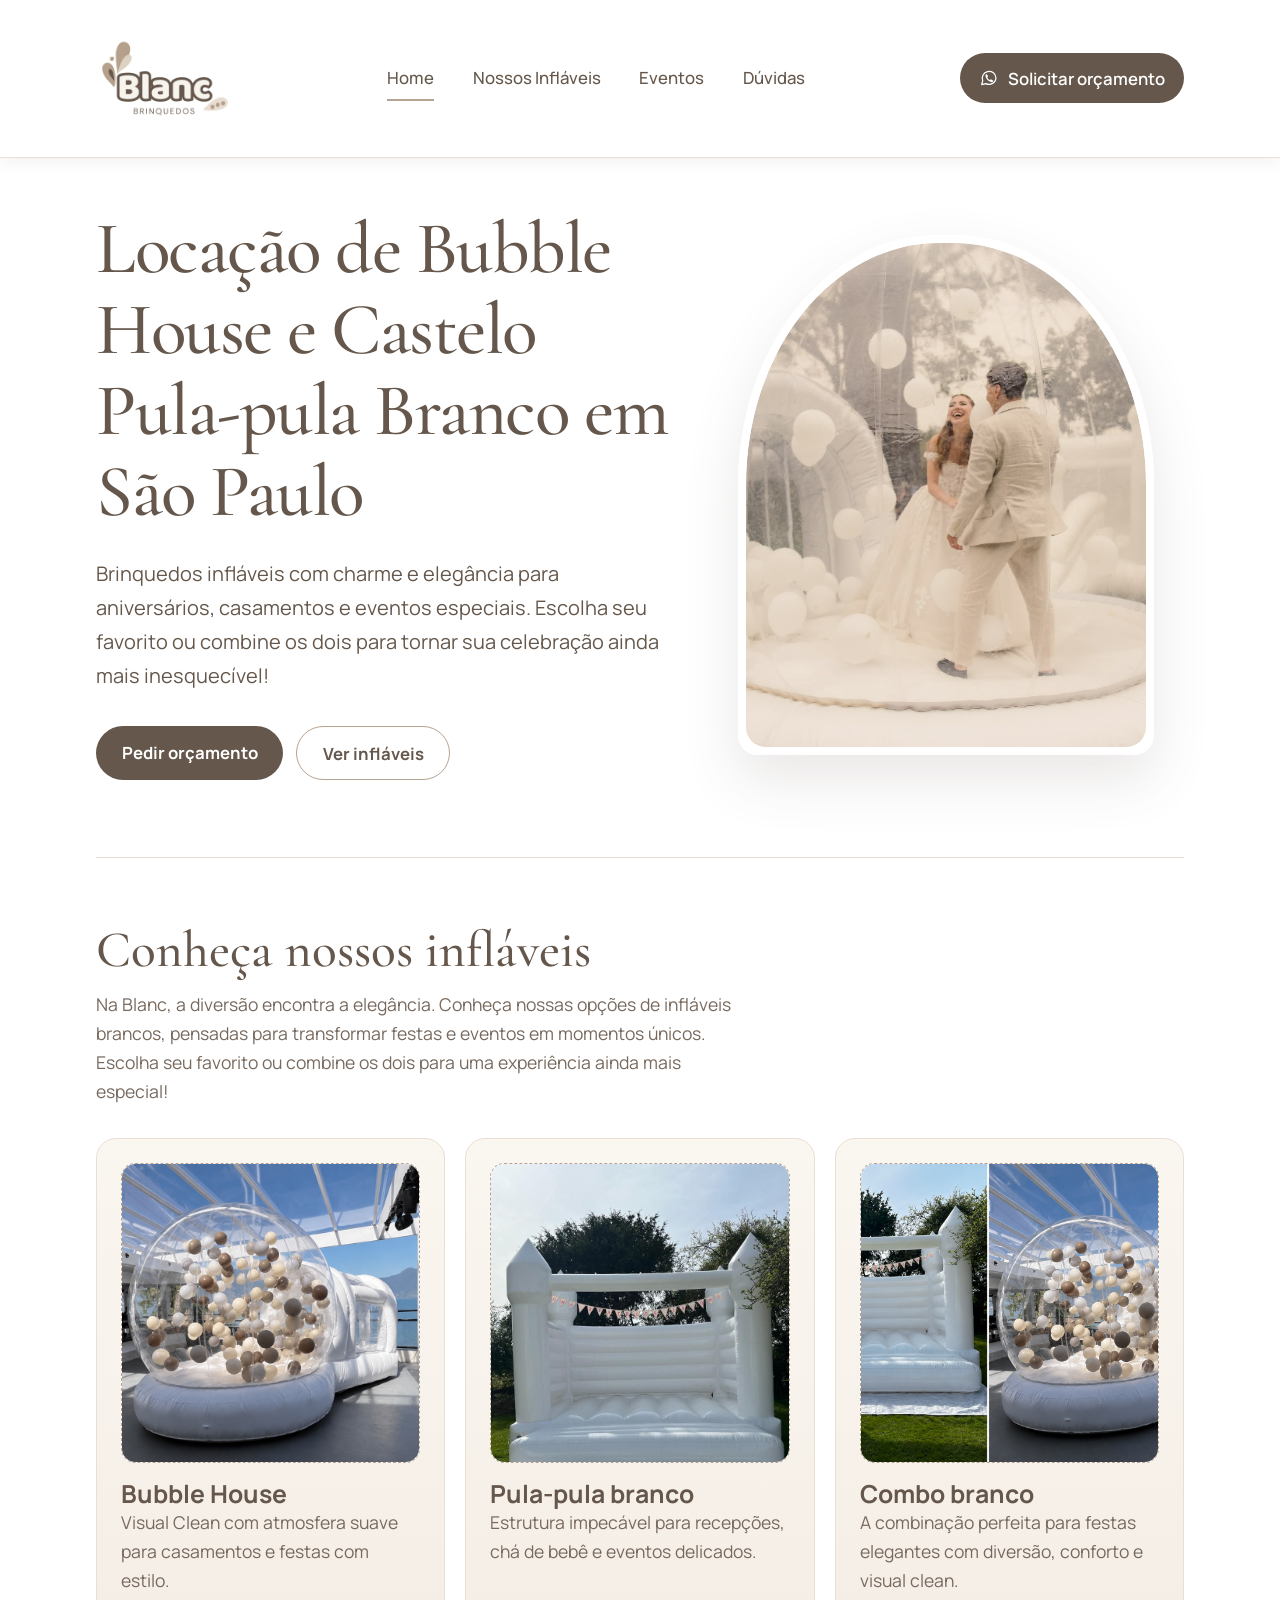
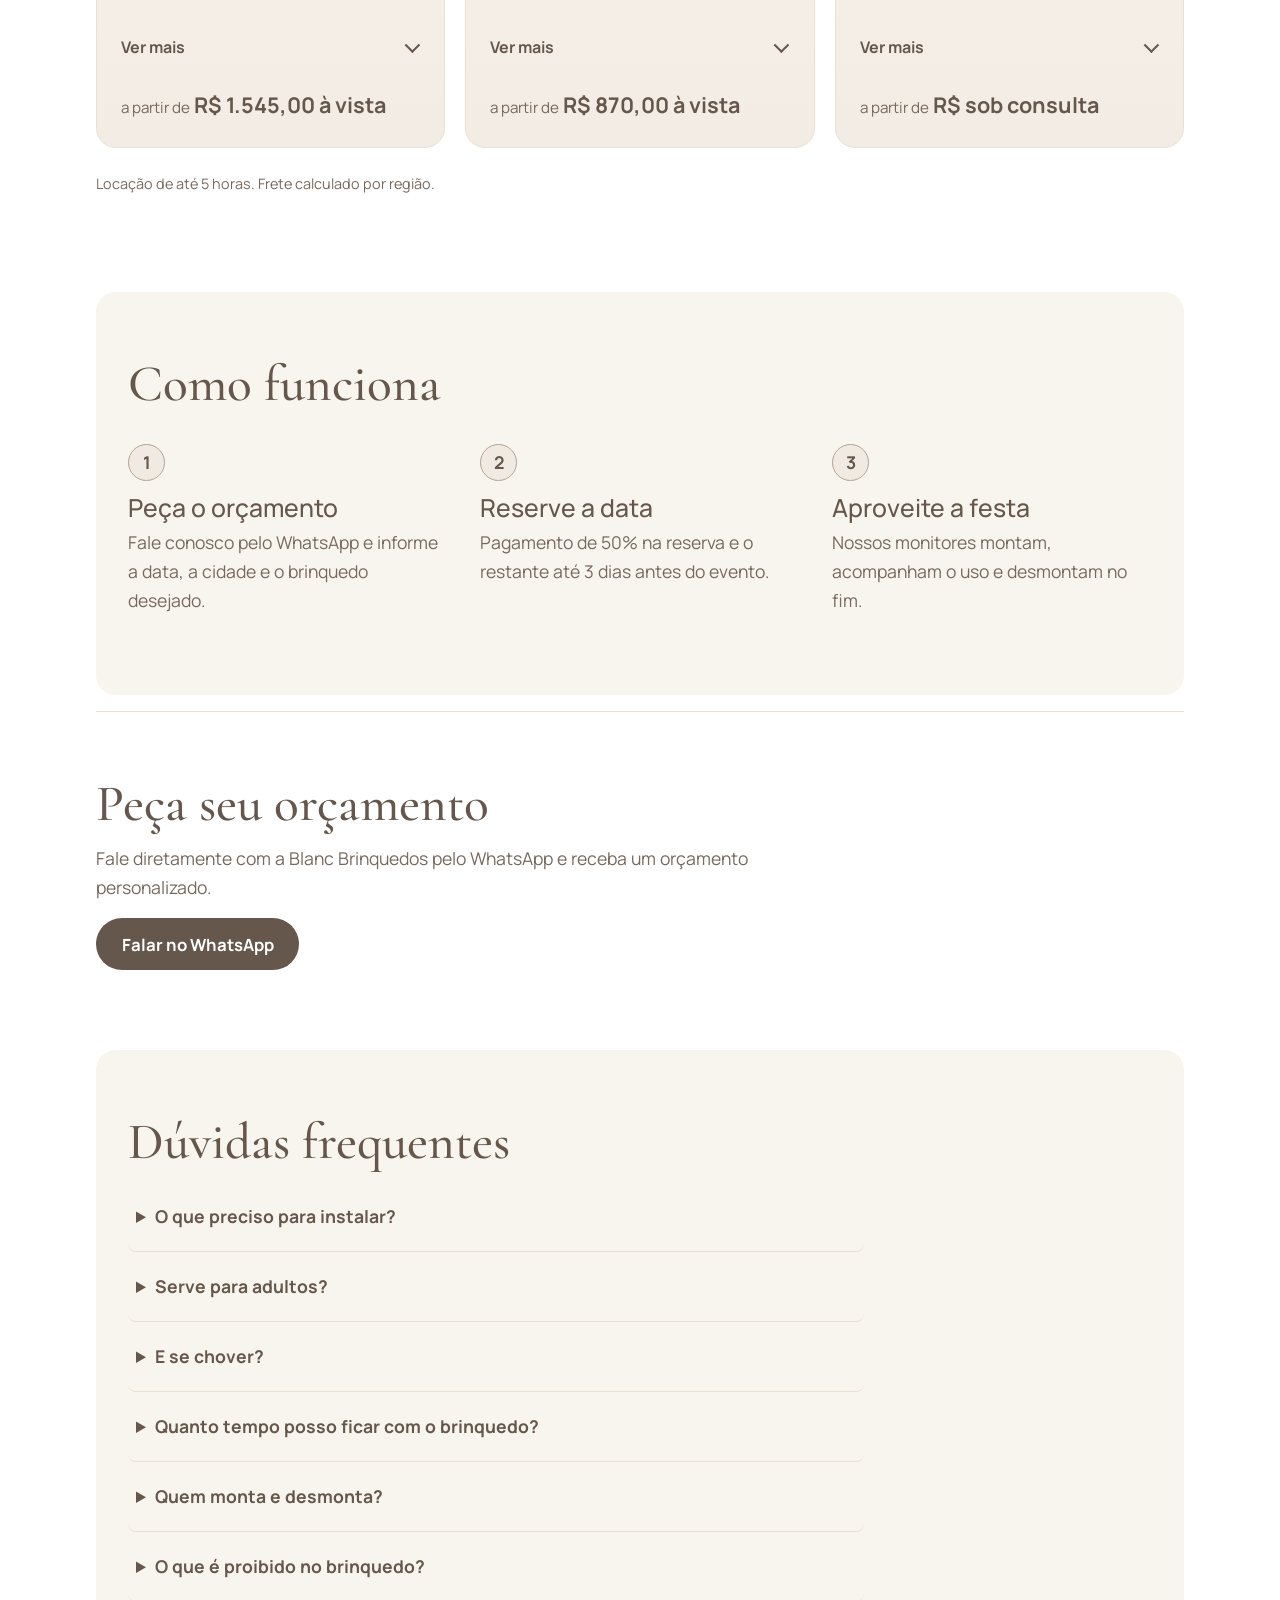
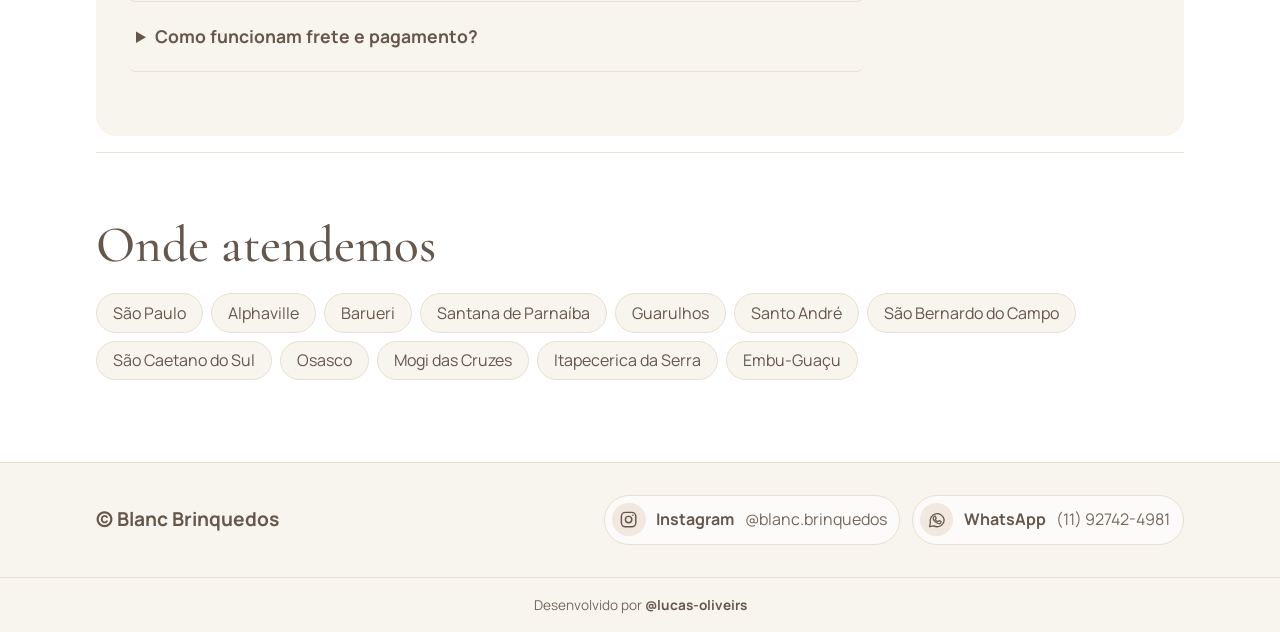
==== index.html @ 361b3757 "feat: add photo lightbox functionality and enhance UI styles - Implemented a lightbox feature for di" ====
<!DOCTYPE html>
<html lang="pt-BR">
  <head>
    <meta charset="utf-8">
    <meta name="viewport" content="width=device-width, initial-scale=1, viewport-fit=cover">
    <title>Blanc Brinquedos | Aluguel de infláveis brancos em São Paulo</title>
    <meta name="description" content="Blanc Brinquedos oferece Bubble House e pula-pula branco em São Paulo para casamentos, aniversários e eventos. Veja medidas, preços e peça seu orçamento.">
    <link rel="preconnect" href="https://fonts.googleapis.com">
    <link rel="preconnect" href="https://fonts.gstatic.com" crossorigin>
    <link href="https://fonts.googleapis.com/css2?family=Cormorant+Garamond:wght@500;600&family=Manrope:wght@400;500;600;700&display=swap" rel="stylesheet">
    <link rel="stylesheet" href="style.css">
    <link rel="shortcut icon" href="img/favicon.jpeg" type="image/x-icon">
  </head>
  <body>
    <!-- Cabeçalho: marca, navegação e acesso rápido ao orçamento. -->
    <header class="topbar">
      <div class="wrap topbar-inner">
        <a class="logo" href="index.html" aria-label="Blanc Brinquedos — página inicial">
          <img src="img/logo.jpeg" alt="Blanc Brinquedos">
        </a>

        <nav class="main-nav" aria-label="Menu principal">
          <a class="active" href="#">Home</a>
          <a href="#inflaveis">Nossos Infláveis</a>
          <a href="#como">Eventos</a>
          <a href="#faq">Dúvidas</a>
        </nav>

        <div class="header-actions">
          <a
            class="header-cta"
            href="https://wa.me/5511927424981?text=Oi%2C%20vim%20do%20site%20e%20quero%20um%20or%C3%A7amento."
            target="_blank"
            rel="noopener"
          >
            <svg class="whatsapp-icon header-whatsapp-icon" viewBox="0 0 24 24" aria-hidden="true" focusable="false">
              <path d="M20.3 11.4a8.2 8.2 0 0 1-12 7.3L3.2 20l1.3-4.8a8.2 8.2 0 1 1 15.8-3.8Z"></path>
              <path d="M8.3 7.7c.3-.3.8-.4 1.1-.1l1.3 2.1c.2.3.1.7-.1.9l-.8.8a8 8 0 0 0 3.2 3.2l.8-.8c.3-.3.6-.3 1-.1l2 1.2c.4.2.4.7.2 1-.5.8-1.4 1.2-2.3 1-3.5-.7-6.2-3.4-6.9-6.9-.2-.9.3-1.8.5-2.3Z" fill="currentColor" stroke="none"></path>
            </svg>
            <span>Solicitar orçamento</span>
          </a>
        </div>
      </div>
    </header>

    <!-- Apresentação da marca e chamada principal. -->
    <div class="wrap">
      <div class="hero">
        <div>
          <h1>Locação de Bubble House e Castelo Pula-pula Branco em São Paulo</h1>
          <p>
            Brinquedos infláveis com charme e elegância para aniversários, casamentos e eventos especiais.
            Escolha seu favorito ou combine os dois para tornar sua celebração ainda mais inesquecível!
          </p>
          <div class="cta">
            <a
              class="btn"
              href="https://wa.me/5511927424981?text=Oi%2C%20vim%20do%20site%20e%20quero%20um%20or%C3%A7amento."
              target="_blank"
              rel="noopener"
            >Pedir orçamento</a>
            <a class="btn alt" href="#inflaveis">Ver infláveis</a>
          </div>
        </div>

        <div class="hero-photo">
          <img src="img/casal.jpeg" alt="Casal celebrando dentro da Bubble House">
        </div>
      </div>
    </div>

    <div class="wrap">
      <!-- Catálogo de infláveis e detalhes expansíveis de cada produto. -->
      <section id="inflaveis">
        <h2>Conheça nossos infláveis</h2>
        <p class="muted">
          Na Blanc, a diversão encontra a elegância.
          Conheça nossas opções de infláveis brancos, pensadas para transformar festas e eventos em momentos únicos.
          Escolha seu favorito ou combine os dois para uma experiência ainda mais especial!
        </p>

        <div class="grid">
          <article class="card">
            <button class="ph photo-trigger" type="button" aria-label="Ampliar foto da Bubble House">
              <img src="img/brinquedo1.jpeg" alt="Bubble house branco">
            </button>
            <h3>Bubble House</h3>
            <p class="muted">Visual Clean com atmosfera suave para casamentos e festas com estilo.</p>
            <details class="card-details">
              <summary>Ver mais</summary>
              <dl>
                <dt>Medidas</dt>
                <dd>5 m × 3,5 m × 2,7 m</dd>
                <dt>Limite de peso</dt>
                <dd>Até 200 kg</dd>
                <dt>Energia</dt>
                <dd>2 tomadas</dd>
              </dl>
            </details>
            <div class="price">
              <small>a partir de</small> R$ 1.545,00 à vista
            </div>
          </article>

          <article class="card">
            <button class="ph photo-trigger" type="button" aria-label="Ampliar foto do pula-pula branco">
              <img src="img/brinquedo2.jpeg" alt="Pula-pula branco">
            </button>
            <h3>Pula-pula branco</h3>
            <p class="muted">Estrutura impecável para recepções, chá de bebê e eventos delicados.</p>
            <details class="card-details">
              <summary>Ver mais</summary>
              <dl>
                <dt>Medidas</dt>
                <dd>3,5 m × 3,5 m</dd>
                <dt>Limite de peso</dt>
                <dd>Até 200 kg</dd>
                <dt>Energia</dt>
                <dd>1 tomada</dd>
              </dl>
            </details>
            <div class="price">
              <small>a partir de</small> R$ 870,00 à vista
            </div>
          </article>

          <article class="card">
            <button class="ph photo-trigger" type="button" aria-label="Ampliar foto do combo de brinquedos">
              <img src="img/combo.png" alt="Combo de brinquedos brancos">
            </button>
            <h3>Combo branco</h3>
            <p class="muted">A combinação perfeita para festas elegantes com diversão, conforto e visual clean.</p>
            <details class="card-details">
              <summary>Ver mais</summary>
              <dl>
                <dt>Bubble House</dt>
                <dd>5 m × 3,5 m × 2,7 m</dd>
                <dt>Limite de peso</dt>
                <dd>Até 200 kg</dd>
                <dt>Pula-pula</dt>
                <dd>3,5 m × 3,5 m</dd>
                <dt>Limite de peso</dt>
                <dd>Até 200 kg</dd>
                <dt>Energia</dt>
                <dd>Sob consulta</dd>
              </dl>
            </details>
            <div class="price">
              <small>a partir de</small> R$ sob consulta
            </div>
          </article>
        </div>

        <p class="muted" style="margin-top:1.5rem;font-size:.9rem">
          Locação de até 5 horas. Frete calculado por região.
        </p>
      </section>

      <!-- Etapas do processo de reserva. -->
      <section id="como" class="section-soft">
        <h2>Como funciona</h2>
        <div class="steps">
          <div>
            <h3>Peça o orçamento</h3>
            <p class="muted">Fale conosco pelo WhatsApp e informe a data, a cidade e o brinquedo desejado.</p>
          </div>
          <div>
            <h3>Reserve a data</h3>
            <p class="muted">Pagamento de 50% na reserva e o restante até 3 dias antes do evento.</p>
          </div>
          <div>
            <h3>Aproveite a festa</h3>
            <p class="muted">Nossos monitores montam, acompanham o uso e desmontam no fim.</p>
          </div>
        </div>
      </section>

      <!-- Contato direto pelo WhatsApp para solicitar orçamento. -->
      <section id="orcamento">
        <h2>Peça seu orçamento</h2>
        <p class="muted">Fale diretamente com a Blanc Brinquedos pelo WhatsApp e receba um orçamento personalizado.</p>
        <div class="cta">
          <a
            class="btn"
            href="https://wa.me/5511927424981?text=Oi%2C%20vim%20do%20site%20e%20quero%20um%20or%C3%A7amento."
            target="_blank"
            rel="noopener"
          >Falar no WhatsApp</a>
        </div>
      </section>

      <!-- Respostas às dúvidas frequentes. -->
      <section id="faq" class="section-soft">
        <h2>Dúvidas frequentes</h2>
        <details>
          <summary>O que preciso para instalar?</summary>
          <p>Um espaço 100% plano e uma tomada, de preferência de 20 A. Confira as medidas de cada brinquedo na ficha.</p>
        </details>
        <details>
          <summary>Serve para adultos?</summary>
          <p>Sim. O peso máximo varia por modelo e está na ficha. O importante é não ultrapassar o limite.</p>
        </details>
        <details>
          <summary>E se chover?</summary>
          <p>Com chuva, vento forte ou raios o inflável é desmontado por segurança e montado de novo quando o tempo melhora.</p>
        </details>
        <details>
          <summary>Quanto tempo posso ficar com o brinquedo?</summary>
          <p>O padrão é de até 5 horas. Dá para contratar horas adicionais.</p>
        </details>
        <details>
          <summary>Quem monta e desmonta?</summary>
          <p>Nossos monitores, sem custo extra. Eles também orientam o uso durante a festa.</p>
        </details>
        <details>
          <summary>O que é proibido no brinquedo?</summary>
          <p>Comida, bebida, sapatos, objetos cortantes ou pontiagudos, pintura facial ou corporal e se pendurar nas extremidades.</p>
        </details>
        <details>
          <summary>Como funcionam frete e pagamento?</summary>
          <p>O frete é calculado por região pelo WhatsApp. O pagamento é 50% na reserva e o restante até 3 dias antes do evento.</p>
        </details>
      </section>

      <!-- Lista das cidades atendidas. -->
      <section>
        <h2>Onde atendemos</h2>
        <ul class="cities" id="cidades"></ul>
      </section>
    </div>

    <!-- Rodapé com os canais sociais da marca. -->
    <footer class="site-footer">
      <div class="wrap footer-content">
        <a class="footer-brand" href="#" aria-label="Blanc Brinquedos — início">© Blanc Brinquedos</a>
        <div class="footer-socials">
          <a
            class="footer-social-link"
            href="https://www.instagram.com/blanc.brinquedos"
            target="_blank"
            rel="noopener noreferrer"
          >
            <span class="social-icon-wrap" aria-hidden="true">
              <svg class="instagram-icon" viewBox="0 0 24 24" focusable="false">
                <rect x="3" y="3" width="18" height="18" rx="5"></rect>
                <circle cx="12" cy="12" r="4"></circle>
                <circle class="instagram-icon-dot" cx="17.5" cy="6.5" r="1"></circle>
              </svg>
            </span>
            <span class="social-label">Instagram</span>
            <span class="social-handle">@blanc.brinquedos</span>
          </a>
          <a
            class="footer-social-link"
            href="https://wa.me/5511927424981?text=Oi%2C%20vim%20do%20site%20e%20quero%20um%20or%C3%A7amento."
            target="_blank"
            rel="noopener noreferrer"
          >
            <span class="social-icon-wrap" aria-hidden="true">
              <svg class="whatsapp-icon" viewBox="0 0 24 24" focusable="false">
                <path d="M20.5 11.6a8.4 8.4 0 0 1-12.4 7.4L3 20l1.1-4.9a8.4 8.4 0 1 1 16.4-3.5Z"></path>
                <path d="M8.4 7.8c.2-.4.4-.4.7-.4h.5c.2 0 .4 0 .5.4l.8 1.8c.1.3.1.5-.1.7l-.6.7c-.2.2-.2.4 0 .7.6 1 1.4 1.8 2.4 2.3.3.2.5.2.7-.1l.8-.9c.2-.2.4-.3.7-.2l1.7.8c.3.1.4.3.4.5 0 .3-.2 1.3-.8 1.8-.5.5-1.2.7-2 .6-1.2-.2-2.7-.9-4.1-2.2-1.2-1.1-2.1-2.5-2.4-3.5-.3-1 .1-2.1.5-2.5Z"></path>
              </svg>
            </span>
            <span class="social-label">WhatsApp</span>
            <span class="social-handle">(11) 92742-4981</span>
          </a>
        </div>
      </div>
      <div class="footer-bottom">
        <div class="wrap developer-credit">
          Desenvolvido por
          <a href="https://github.com/lucas-oliveirs" target="_blank" rel="noopener noreferrer">@lucas-oliveirs</a>
        </div>
      </div>
    </footer>

    <dialog class="photo-lightbox" aria-label="Visualização ampliada da foto">
      <button class="lightbox-close" type="button" aria-label="Fechar imagem ampliada">×</button>
      <img class="lightbox-image" alt="">
      <p class="lightbox-caption"></p>
    </dialog>

    <script src="script.js" defer></script>
  </body>
</html>
---- style.css ----
:root{
  --bg:#ffffff;--surface:#f8f4ee;--surface-strong:#f1e8df;--ink:#65574b;--muted:#77695e;--line:#e9dfd3;--accent:#b6a391;--accent-ink:#ffffff;
  --serif:"Cormorant Garamond",Georgia,serif;--sans:"Manrope",system-ui,sans-serif;
  box-sizing:border-box;padding-top:env(safe-area-inset-top,0px);padding-bottom:env(safe-area-inset-bottom,0px);
}
html{scroll-padding-top:env(safe-area-inset-top,0px);scroll-behavior:smooth}
html{scrollbar-color:var(--accent) var(--surface);scrollbar-width:thin}
html::-webkit-scrollbar{width:1rem}
html::-webkit-scrollbar-track{background:var(--surface)}
html::-webkit-scrollbar-thumb{background:var(--accent);border:3px solid var(--surface);border-radius:999px}
html::-webkit-scrollbar-thumb:hover{background:var(--ink)}
*{box-sizing:border-box}
body{margin:0;background:var(--bg);color:var(--ink);font:400 1.1rem/1.65 var(--sans)}
a{color:inherit}
img{max-width:100%;display:block}
.wrap{width:min(68rem,calc(100% - 2rem));max-width:none;margin:0 auto;padding:0}
h1,h2,h3{font-weight:500;line-height:1.1;margin:0}
h1,h2{font-family:var(--serif)}
h3{font-family:var(--sans)}
h1{font-size:clamp(3rem,6vw,4.6rem);letter-spacing:-.02em}
h2{font-size:clamp(2.25rem,4.5vw,3.2rem);margin-bottom:.75rem}
h3{font-size:1.55rem}
p{margin:0 0 1rem;max-width:60ch}
.muted{color:var(--muted)}
.topbar{background:#fff;border-bottom:1px solid var(--line);box-shadow:0 4px 14px rgba(101,87,75,.08)}
.topbar-inner{display:grid;grid-template-columns:auto 1fr auto;align-items:center;gap:1.5rem;padding:.65rem 0}
.logo{display:inline-flex;align-items:center;justify-content:center;text-decoration:none;max-width:8.5rem;border-radius:.25rem}
.logo img{display:block;width:100%;height:auto;transition:filter .2s ease,transform .2s ease}
.logo:hover img{filter:drop-shadow(0 3px 4px rgba(101,87,75,.28));transform:translateY(-1px)}
.logo:focus-visible{outline:2px solid var(--accent);outline-offset:4px}
.main-nav{display:flex;justify-content:center;align-items:center;gap:clamp(1rem,3vw,2.5rem);font-size:1.05rem;font-weight:500}
.main-nav a{position:relative;color:var(--ink);text-decoration:none;padding:.5rem 0;display:inline-flex;align-items:center;justify-content:center;border-bottom:2px solid transparent;transition:color .2s ease,border-color .2s ease;white-space:nowrap}
.main-nav a.active{border-color:var(--accent)}
.main-nav a:hover{border-color:var(--accent);color:var(--accent)}
.header-actions{display:flex;align-items:center;justify-content:flex-end;gap:.65rem}
.header-cta{display:inline-flex;align-items:center;justify-content:center;padding:.7rem 1.2rem;border-radius:999px;background:var(--ink);color:#fff;text-decoration:none;font-size:1.05rem;font-weight:600;white-space:nowrap;transition:background-color .2s ease,box-shadow .2s ease,transform .2s ease}
.header-whatsapp-icon{width:1.15rem;height:1.15rem;margin-right:.55rem;flex:0 0 auto}
.header-cta:hover{background:#4f4339;box-shadow:0 5px 14px rgba(79,67,57,.16);transform:translateY(-2px)}
.mini-icon{display:grid;place-items:center;width:2.1rem;height:2.1rem;border-radius:50%;border:1px solid var(--line);background:#fff;text-decoration:none;color:var(--ink);font-size:.8rem;font-weight:700}
.btn{display:inline-block;background:var(--ink);color:#fff;padding:.9rem 1.6rem;border-radius:999px;text-decoration:none;font-weight:700;border:0;cursor:pointer;font:700 1.05rem var(--sans);transition:background-color .2s ease,color .2s ease,border-color .2s ease,box-shadow .2s ease,transform .2s ease}
.btn:hover{background:#4f4339;box-shadow:0 5px 14px rgba(79,67,57,.16);transform:translateY(-2px)}
.btn.alt{background:transparent;color:var(--ink);border:1px solid var(--accent)}
.btn.alt:hover{background:var(--surface-strong);border-color:var(--ink);box-shadow:0 4px 12px rgba(101,87,75,.1)}
.btn:active,.header-cta:active{transform:translateY(0);box-shadow:none}
:focus-visible{outline:2px solid var(--accent);outline-offset:3px}
.hero{display:grid;grid-template-columns:1.1fr .9fr;gap:2rem;align-items:center;padding:clamp(2rem,4vw,5rem) 0 clamp(3rem,6vw,5rem)}
.hero p{font-size:1.25rem;line-height:1.7;margin:1.5rem 0 2.1rem}
.cta{display:flex;gap:.8rem;flex-wrap:wrap}
.hero-photo{width:100%;max-width:26rem;aspect-ratio:4/5;margin:auto;overflow:hidden;border:8px solid #fff;border-radius:48% 48% 1.25rem 1.25rem;box-shadow:0 24px 55px rgba(101,87,75,.14)}
.hero-photo img{width:100%;height:100%;object-fit:cover;object-position:center 60%;border-radius:inherit}
@media (prefers-reduced-motion:reduce){html{scroll-behavior:auto}}
section{padding:4rem 0;border-top:1px solid var(--line)}
.section-soft{margin:1rem 0;padding-inline:clamp(1rem,3vw,2rem);border:0;border-radius:1.25rem;background:var(--surface)}
.grid{display:grid;grid-template-columns:repeat(auto-fit,minmax(17rem,1fr));gap:1.25rem;margin-top:2rem}
.card{background:linear-gradient(180deg,#faf6f0,#f3ece4);border:1px solid var(--line);border-radius:1.25rem;padding:1.5rem;display:flex;flex-direction:column;transition:box-shadow .25s ease,transform .25s ease}
.card:hover{box-shadow:0 12px 30px rgba(101,87,75,.16);transform:translateY(-3px)}
.card>p.muted{min-height:5.45rem}
.card dl{margin:1rem 0;display:grid;grid-template-columns:auto 1fr;gap:.4rem 1rem;font-size:1rem}
.card dt{color:var(--muted)}.card dd{margin:0}
.card-details{max-width:none;margin:1rem 0 1.25rem;padding:0;border:0}
.card-details summary{display:flex;align-items:center;justify-content:space-between;gap:1rem;list-style:none;color:var(--ink);font-size:1rem;padding:.45rem 0;border-radius:.35rem;transition:color .2s ease,background-color .2s ease}
.card-details summary::-webkit-details-marker{display:none}
.card-details summary::after{content:"";flex:0 0 .55rem;width:.55rem;height:.55rem;margin-right:.15rem;border-right:2px solid currentColor;border-bottom:2px solid currentColor;transform:translateY(-.15rem) rotate(45deg);transition:transform .2s ease}
.card-details[open] summary::after{transform:translateY(.1rem) rotate(225deg)}
.card-details summary:hover{color:#4f4339;background:rgba(181,161,139,.14)}
.card-details summary:focus-visible{outline:2px solid var(--accent);outline-offset:2px}
#faq details{border-radius:.5rem;transition:background-color .2s ease,border-color .2s ease}
#faq details:hover{background:rgba(181,161,139,.12);border-color:var(--accent)}
#faq details summary{padding:.25rem .5rem;border-radius:.35rem;transition:color .2s ease}
#faq details summary:hover{color:#4f4339}
#faq details summary:focus-visible{outline:2px solid var(--accent);outline-offset:2px}
.photo-trigger{width:100%;padding:0}
.card-details dl{margin:.8rem 0 0;grid-template-columns:auto 1fr;gap:.35rem .8rem}
.ph{aspect-ratio:1;border-radius:.9rem;background:#fff;border:1px dashed var(--accent);display:grid;place-items:center;color:var(--muted);font:inherit;margin-bottom:1.1rem;overflow:hidden}
.photo-trigger{width:100%;padding:0;cursor:zoom-in}
.photo-trigger img{transition:transform .35s cubic-bezier(.2,.75,.25,1)}
.photo-trigger:hover img,.photo-trigger:focus-visible img{transform:scale(1.045)}
.photo-lightbox{position:fixed;max-width:min(92vw,70rem);max-height:92vh;width:max-content;padding:1rem;border:1px solid rgba(255,255,255,.7);border-radius:1.25rem;background:var(--surface);color:var(--ink);box-shadow:0 24px 80px rgba(40,30,22,.35);overflow:visible}
.photo-lightbox[open]{animation:lightbox-enter .3s cubic-bezier(.2,.75,.25,1) both}
.photo-lightbox::backdrop{background:rgba(35,28,23,.72);backdrop-filter:blur(5px);animation:backdrop-enter .3s ease both}
.lightbox-image{max-width:min(86vw,66rem);max-height:calc(92vh - 4rem);width:auto;height:auto;object-fit:contain;border-radius:.8rem}
.lightbox-caption{margin:.75rem .25rem 0;font-size:.95rem;color:var(--ink)}
.lightbox-close{position:absolute;top:-.8rem;right:-.8rem;z-index:1;display:grid;place-items:center;width:2.75rem;height:2.75rem;padding:0;border:2px solid #fff;border-radius:50%;background:var(--ink);color:#fff;font:400 1.8rem/1 var(--sans);cursor:pointer;box-shadow:0 4px 14px rgba(40,30,22,.25);transition:background-color .2s ease,transform .2s ease}
.lightbox-close:hover{background:#4f4339;transform:scale(1.06)}
@keyframes lightbox-enter{from{opacity:0;transform:scale(.92) translateY(1rem)}to{opacity:1;transform:scale(1) translateY(0)}}
@keyframes backdrop-enter{from{opacity:0}to{opacity:1}}
.ph img{display:block;width:100%;height:100%;object-fit:cover}
.card h3{font-weight:700}.card h3.empty{color:var(--muted);opacity:.7}
.price{margin-top:auto;font-family:var(--sans);font-size:1.35rem;font-weight:700;color:var(--ink)}
.price small{font:400 .95rem var(--sans);color:var(--muted)}
.steps{counter-reset:s;display:grid;grid-template-columns:repeat(auto-fit,minmax(14rem,1fr));gap:2rem;margin-top:2rem}
.steps div::before{counter-increment:s;content:counter(s);display:grid;place-items:center;width:2.2rem;height:2.2rem;border-radius:50%;border:1px solid var(--accent);color:var(--ink);font-weight:700;margin-bottom:.8rem;background:rgba(181,161,139,.12)}
.steps h3{font-size:1.55rem;margin-bottom:.4rem}
form{display:grid;grid-template-columns:1fr 1fr;gap:1rem;margin-top:2rem;max-width:44rem}
form .full{grid-column:1/-1}
label{display:grid;gap:.35rem;font-weight:500;font-size:.95rem}
input,select{font:inherit;padding:.8rem 1rem;border-radius:.8rem;border:1px solid var(--line);background:var(--surface);color:var(--ink);width:100%}
.check{display:flex;gap:.7rem;align-items:flex-start;font-weight:400;color:var(--muted)}
.check input{width:auto;margin-top:.35rem}
.err{color:#c0392b;min-height:1.2em;margin:0}
details{border-bottom:1px solid var(--line);padding:1rem 0;max-width:46rem}
summary{cursor:pointer;font-weight:700}
details p{margin:.7rem 0 0;color:var(--muted)}
#faq details{border-radius:.5rem;transition:background-color .2s ease,border-color .2s ease}
#faq details:hover{background:rgba(181,161,139,.12);border-color:var(--accent)}
#faq details summary{padding:.25rem .5rem;border-radius:.35rem;transition:color .2s ease}
#faq details summary:hover{color:#4f4339}
#faq details summary:focus-visible{outline:2px solid var(--accent);outline-offset:2px}
.cities{display:flex;flex-wrap:wrap;gap:.5rem;margin-top:1.2rem;padding:0;list-style:none}
.cities li{border:1px solid var(--line);border-radius:999px;padding:.35rem 1rem;font-size:1rem;background:var(--surface)}
footer{border-top:1px solid var(--line);padding:0;color:var(--muted);font-size:1rem}
.site-footer{background:var(--surface)}
.footer-content{display:flex;justify-content:space-between;align-items:center;gap:1rem;padding:2rem 0}
.footer-brand{position:relative;display:inline-block;color:var(--ink);font-family:var(--sans);font-size:1.2rem;font-weight:700;text-decoration:none;transition:color .2s ease,transform .2s ease}
.footer-brand::after{position:absolute;right:0;bottom:-.12em;left:0;height:1px;background:currentColor;content:"";transform:scaleX(0);transform-origin:left;transition:transform .25s ease}
.footer-brand:hover{color:#4f4339;transform:translateY(-2px)}
.footer-brand:hover::after,.footer-brand:focus-visible::after{transform:scaleX(1)}
.footer-brand:focus-visible{outline:2px solid var(--accent);outline-offset:3px;border-radius:.15rem}
.footer-bottom{border-top:1px solid var(--line);padding:1rem 0;text-align:center}
.developer-credit{font-size:.85rem}
.developer-credit a{position:relative;display:inline-block;color:var(--ink);font-weight:700;text-decoration:none;cursor:url("data:image/svg+xml,%3Csvg xmlns='http://www.w3.org/2000/svg' width='36' height='36' viewBox='0 0 36 36'%3E%3Crect x='4' y='5' width='27' height='21' rx='4' fill='%23f7f4ee' stroke='%2365574b' stroke-width='2.5'/%3E%3Cpath d='M6.5 9a2 2 0 0 1 2-2h18a2 2 0 0 1 2 2v3h-22z' fill='%23e7ded1'/%3E%3Cpath d='m14 16-3 3 3 3m6-6 3 3-3 3' fill='none' stroke='%2365574b' stroke-width='2' stroke-linecap='round' stroke-linejoin='round'/%3E%3Cpath d='M17 23v4m-7 4h15m-12-4h9l3 4H10z' fill='%23b5a18b' stroke='%2365574b' stroke-width='2' stroke-linejoin='round'/%3E%3C/svg%3E") 4 4,pointer;transition:color .2s ease,transform .2s ease}
.developer-credit a::after{position:absolute;right:0;bottom:-.12em;left:0;height:1px;background:currentColor;content:"";transform:scaleX(0);transform-origin:left;transition:transform .25s ease}
.developer-credit a:hover{color:#4f4339;transform:translateY(-2px)}
.developer-credit a:hover::after,.developer-credit a:focus-visible::after{transform:scaleX(1)}
.developer-credit a:focus-visible{outline:2px solid var(--accent);outline-offset:2px;border-radius:.15rem}
.footer-socials{display:flex;flex-wrap:wrap;justify-content:flex-end;gap:.7rem}
.footer-social-link{display:inline-flex;align-items:center;gap:.65rem;padding:.45rem .8rem .45rem .45rem;border:1px solid var(--line);border-radius:999px;background:rgba(255,255,255,.65);text-decoration:none;transition:border-color .2s ease,background .2s ease}
.social-icon-wrap{display:grid;place-items:center;flex:0 0 2.1rem;width:2.1rem;height:2.1rem;border-radius:50%;background:var(--surface-strong);color:var(--ink)}
.instagram-icon{display:block;width:1.2rem;height:1.2rem;fill:none;stroke:currentColor;stroke-width:1.8;stroke-linecap:round;stroke-linejoin:round}
.instagram-icon-dot{fill:currentColor;stroke:none}
.whatsapp-icon{display:block;width:1.25rem;height:1.25rem;fill:none;stroke:currentColor;stroke-width:1.5;stroke-linecap:round;stroke-linejoin:round}
.social-label{color:var(--ink);font-weight:700}
.social-handle{color:var(--muted)}
.footer-social-link:hover{border-color:var(--accent);background:#fff}
.footer-social-link:hover .social-handle{text-decoration:underline;text-underline-offset:.2em}
@media (prefers-reduced-motion:reduce){.btn,.header-cta,.footer-social-link,.main-nav a,.card-details summary,.logo img,.card,.photo-trigger img,.lightbox-close,#faq details,#faq details summary,.developer-credit a,.developer-credit a::after,.footer-brand,.footer-brand::after{transition:none}.btn:hover,.header-cta:hover{transform:none;box-shadow:none}.photo-lightbox[open],.photo-lightbox::backdrop{animation:none}}
@media (max-width:760px){
  .topbar-inner{grid-template-columns:1fr auto;gap:.8rem}
  .main-nav{grid-column:1/-1;grid-row:2;justify-content:center;gap:.5rem 1.4rem;flex-wrap:wrap}
  .header-actions{grid-column:2;grid-row:1}
  .mini-icon{display:none}
  .hero{grid-template-columns:1fr;padding-top:1.5rem}
  .cta{flex-direction:column;align-items:stretch}
  .cta .btn{width:100%;text-align:center}
  form{grid-template-columns:1fr}
  .check{align-items:flex-start}
  .hero>div:first-child{order:0}
  .hero-photo{max-width:16rem;order:1}
}
@media (max-width:480px){
  h1{font-size:clamp(2.35rem,10vw,3.2rem)}
  .wrap{width:min(100% - 1.1rem,68rem)}
  .topbar-inner{grid-template-columns:1fr;justify-items:center}
  .header-actions{grid-column:1;grid-row:3;width:100%;justify-content:center}
  .header-cta{width:100%}
  .main-nav{grid-row:2;gap:.3rem 1rem}
  .main-nav a{font-size:1rem}
  .hero-photo{max-width:14.5rem}
  section{padding:3rem 0}
  .grid{grid-template-columns:1fr}
  .card>p.muted{min-height:0}
  .steps{grid-template-columns:1fr}
  .btn{width:100%;text-align:center}
  .footer-content{flex-direction:column;align-items:flex-start}
  .footer-socials{justify-content:flex-start}
  form .full{grid-column:1}
}
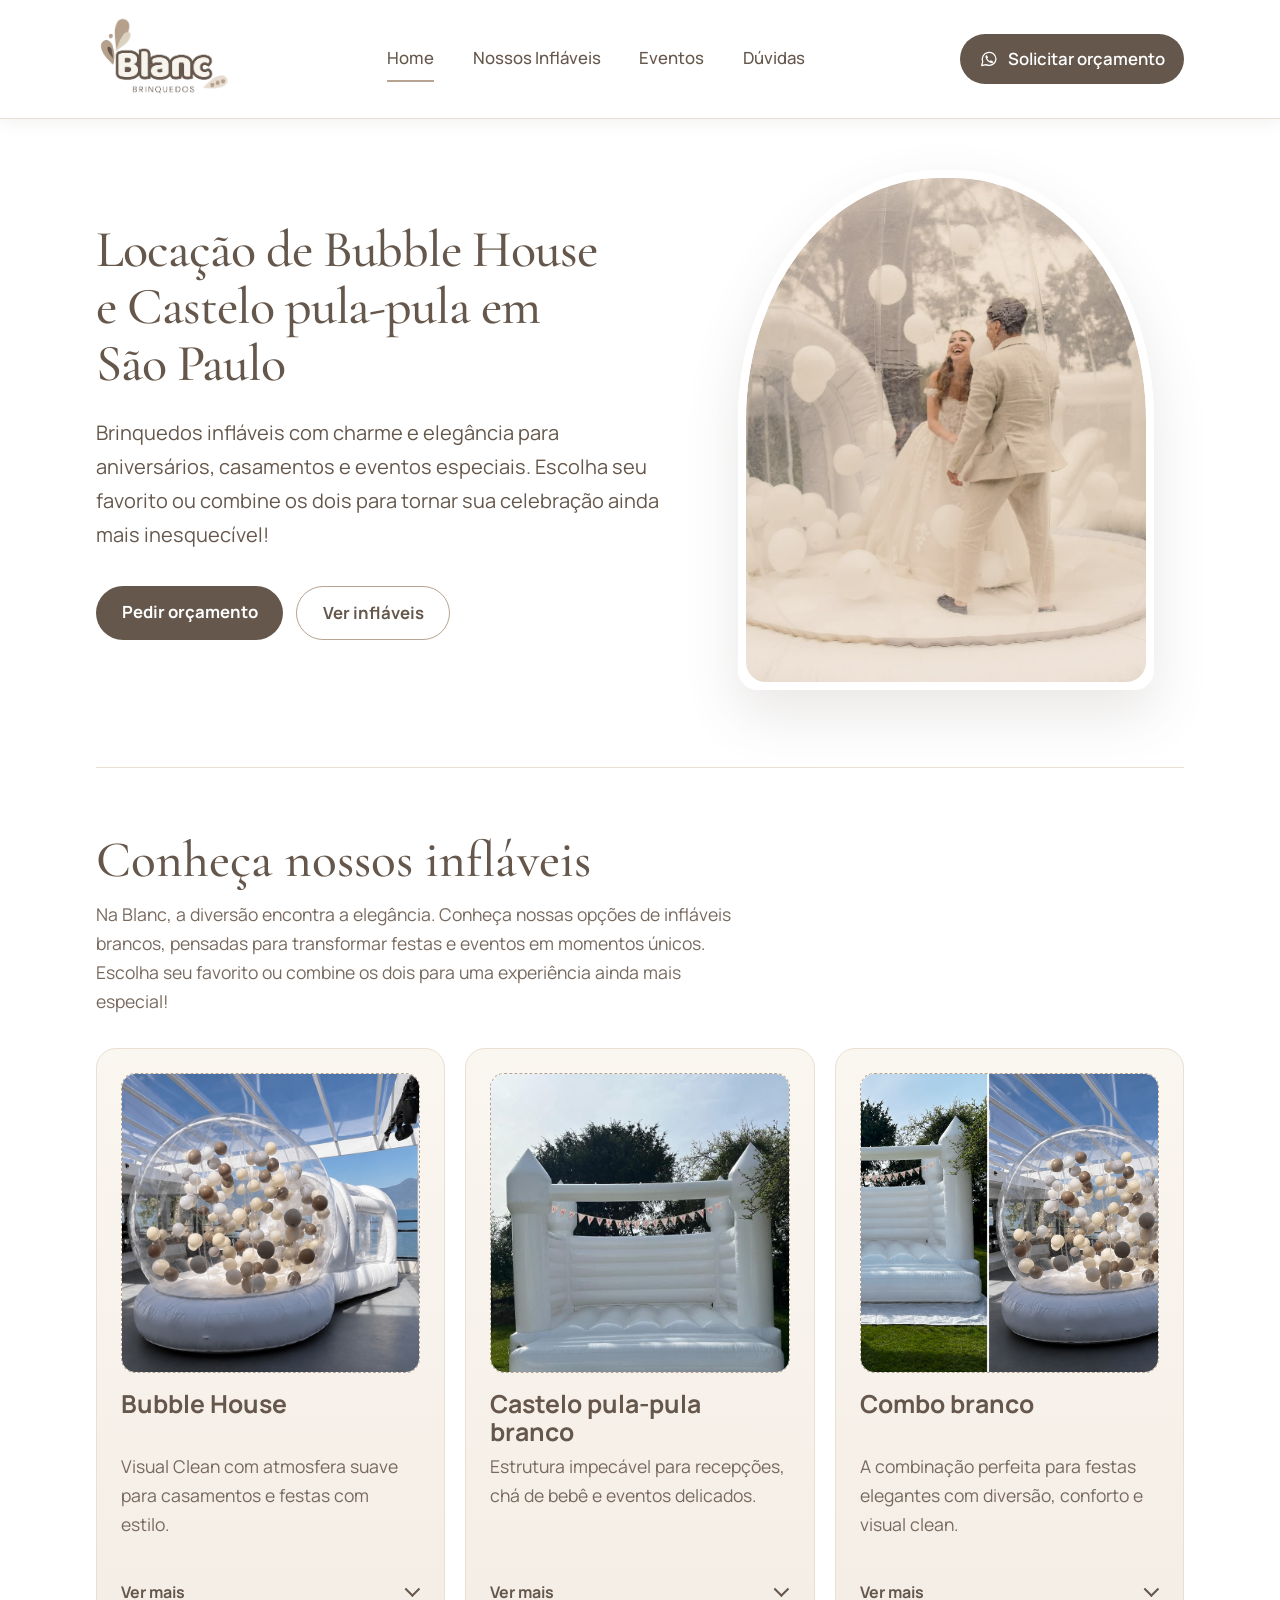
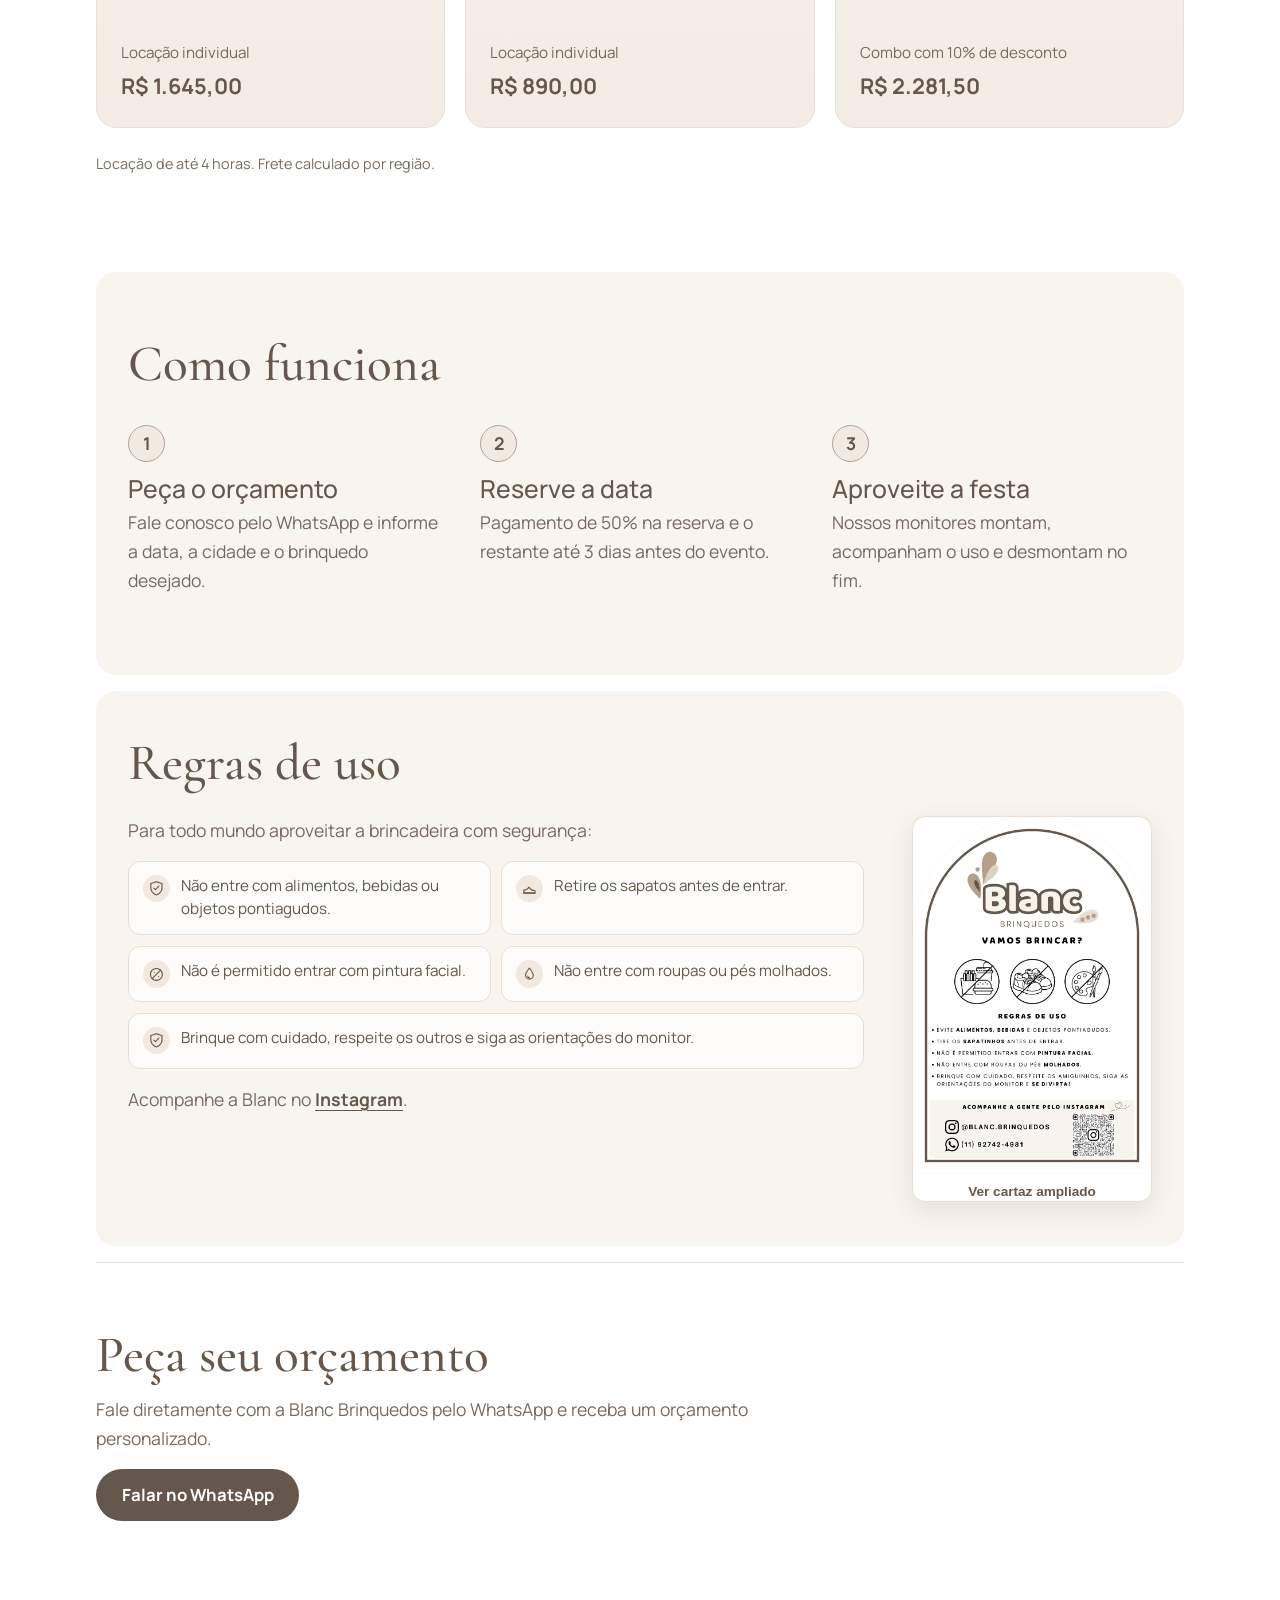
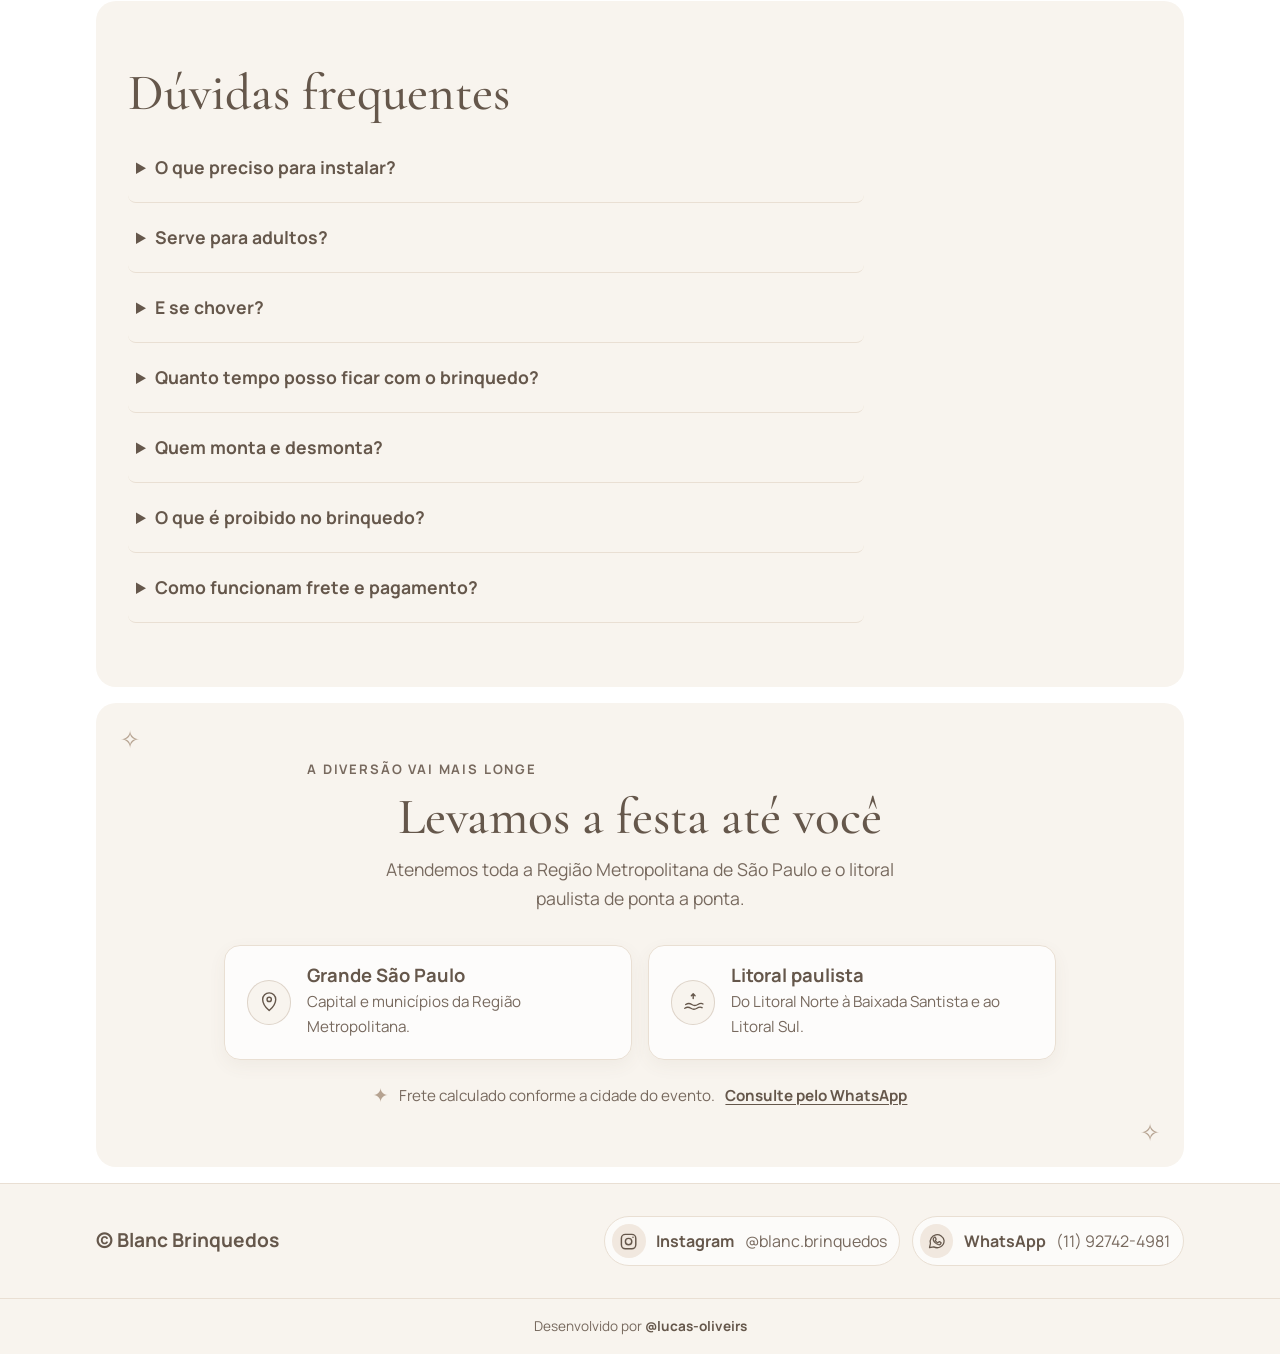
==== commit a69aabdb: "feat: atualiza imagens e regras de uso, melhora a apresentação e usabilidade" ====
--- a/index.html
+++ b/index.html
@@ -16,7 +16,7 @@
     <header class="topbar">
       <div class="wrap topbar-inner">
         <a class="logo" href="index.html" aria-label="Blanc Brinquedos — página inicial">
-          <img src="img/logo.jpeg" alt="Blanc Brinquedos">
+          <img src="img/logo.png" alt="Blanc Brinquedos">
         </a>
 
         <nav class="main-nav" aria-label="Menu principal">
@@ -29,7 +29,7 @@
         <div class="header-actions">
           <a
             class="header-cta"
-            href="https://wa.me/5511927424981?text=Oi%2C%20vim%20do%20site%20e%20quero%20um%20or%C3%A7amento."
+            href="https://wa.me/5511927424981?text=Ol%C3%A1!%20Vim%20pelo%20site%2C%20gostaria%20de%20um%20or%C3%A7amento%2C%20por%20gentileza!"
             target="_blank"
             rel="noopener"
           >
@@ -47,7 +47,7 @@
     <div class="wrap">
       <div class="hero">
         <div>
-          <h1>Locação de Bubble House e Castelo Pula-pula Branco em São Paulo</h1>
+          <h1>Locação de Bubble House<br>e Castelo pula-pula em<br>São Paulo</h1>
           <p>
             Brinquedos infláveis com charme e elegância para aniversários, casamentos e eventos especiais.
             Escolha seu favorito ou combine os dois para tornar sua celebração ainda mais inesquecível!
@@ -55,7 +55,7 @@
           <div class="cta">
             <a
               class="btn"
-              href="https://wa.me/5511927424981?text=Oi%2C%20vim%20do%20site%20e%20quero%20um%20or%C3%A7amento."
+              href="https://wa.me/5511927424981?text=Ol%C3%A1!%20Vim%20pelo%20site%2C%20gostaria%20de%20um%20or%C3%A7amento%2C%20por%20gentileza!"
               target="_blank"
               rel="noopener"
             >Pedir orçamento</a>
@@ -98,15 +98,16 @@
               </dl>
             </details>
             <div class="price">
-              <small>a partir de</small> R$ 1.545,00 à vista
+              <small>Locação individual</small>
+              <strong>R$ 1.645,00</strong>
             </div>
           </article>
 
           <article class="card">
-            <button class="ph photo-trigger" type="button" aria-label="Ampliar foto do pula-pula branco">
-              <img src="img/brinquedo2.jpeg" alt="Pula-pula branco">
+            <button class="ph photo-trigger" type="button" aria-label="Ampliar foto do Castelo pula-pula branco">
+              <img src="img/brinquedo2.jpeg" alt="Castelo pula-pula branco">
             </button>
-            <h3>Pula-pula branco</h3>
+            <h3>Castelo pula-pula branco</h3>
             <p class="muted">Estrutura impecável para recepções, chá de bebê e eventos delicados.</p>
             <details class="card-details">
               <summary>Ver mais</summary>
@@ -120,7 +121,8 @@
               </dl>
             </details>
             <div class="price">
-              <small>a partir de</small> R$ 870,00 à vista
+              <small>Locação individual</small>
+              <strong>R$ 890,00</strong>
             </div>
           </article>
 
@@ -137,7 +139,7 @@
                 <dd>5 m × 3,5 m × 2,7 m</dd>
                 <dt>Limite de peso</dt>
                 <dd>Até 200 kg</dd>
-                <dt>Pula-pula</dt>
+                <dt>Castelo pula-pula</dt>
                 <dd>3,5 m × 3,5 m</dd>
                 <dt>Limite de peso</dt>
                 <dd>Até 200 kg</dd>
@@ -146,13 +148,14 @@
               </dl>
             </details>
             <div class="price">
-              <small>a partir de</small> R$ sob consulta
+              <small>Combo com 10% de desconto</small>
+              <strong>R$ 2.281,50</strong>
             </div>
           </article>
         </div>
 
         <p class="muted" style="margin-top:1.5rem;font-size:.9rem">
-          Locação de até 5 horas. Frete calculado por região.
+          Locação de até 4 horas. Frete calculado por região.
         </p>
       </section>
 
@@ -175,6 +178,42 @@
         </div>
       </section>
 
+      <section class="section-soft rules-section">
+        <h2>Regras de uso</h2>
+        <div class="rules-layout">
+          <div class="rules-content">
+            <p class="muted">Para todo mundo aproveitar a brincadeira com segurança:</p>
+            <ul class="rules-list">
+              <li>
+                <span class="rule-icon" aria-hidden="true"><svg viewBox="0 0 24 24"><path d="M12 2.5 20 5v6c0 5-3.3 8.5-8 10.5C7.3 19.5 4 16 4 11V5l8-2.5Z"></path><path d="m8.5 11.5 2.2 2.2 4.8-5"></path></svg></span>
+                <span>Não entre com alimentos, bebidas ou objetos pontiagudos.</span>
+              </li>
+              <li>
+                <span class="rule-icon" aria-hidden="true"><svg viewBox="0 0 24 24"><path d="M4 14.5c2.5.2 4.2-.7 5.6-2.3l1.7-2 2.1 2.5c1.4 1.7 3.4 2.4 6.6 2.7v3H4v-3.9Z"></path><path d="M4 19h16"></path></svg></span>
+                <span>Retire os sapatos antes de entrar.</span>
+              </li>
+              <li>
+                <span class="rule-icon" aria-hidden="true"><svg viewBox="0 0 24 24"><circle cx="12" cy="12" r="8.5"></circle><path d="m6 18 12-12"></path><path d="M9 9h.01M15 15h.01"></path></svg></span>
+                <span>Não é permitido entrar com pintura facial.</span>
+              </li>
+              <li>
+                <span class="rule-icon" aria-hidden="true"><svg viewBox="0 0 24 24"><path d="M12 3c-2.4 3.2-5.5 6.7-5.5 10.2a5.5 5.5 0 0 0 11 0C17.5 9.7 14.4 6.2 12 3Z"></path><path d="M9.5 14.5c.2 1.4 1 2.2 2.5 2.5"></path></svg></span>
+                <span>Não entre com roupas ou pés molhados.</span>
+              </li>
+              <li>
+                <span class="rule-icon" aria-hidden="true"><svg viewBox="0 0 24 24"><path d="M12 2.5 20 5v6c0 5-3.3 8.5-8 10.5C7.3 19.5 4 16 4 11V5l8-2.5Z"></path><path d="m8.5 11.5 2.2 2.2 4.8-5"></path></svg></span>
+                <span>Brinque com cuidado, respeite os outros e siga as orientações do monitor.</span>
+              </li>
+            </ul>
+            <p class="muted">Acompanhe a Blanc no <a href="https://www.instagram.com/blanc.brinquedos" target="_blank" rel="noopener noreferrer">Instagram</a>.</p>
+          </div>
+          <button class="photo-trigger rules-poster" type="button" aria-label="Ampliar cartaz das regras de uso">
+            <img src="img/regras.png" alt="Cartaz Blanc Brinquedos com regras para brincar com segurança">
+            <span>Ver cartaz ampliado</span>
+          </button>
+        </div>
+      </section>
+
       <!-- Contato direto pelo WhatsApp para solicitar orçamento. -->
       <section id="orcamento">
         <h2>Peça seu orçamento</h2>
@@ -182,7 +221,7 @@
         <div class="cta">
           <a
             class="btn"
-            href="https://wa.me/5511927424981?text=Oi%2C%20vim%20do%20site%20e%20quero%20um%20or%C3%A7amento."
+            href="https://wa.me/5511927424981?text=Ol%C3%A1!%20Vim%20pelo%20site%2C%20gostaria%20de%20um%20or%C3%A7amento%2C%20por%20gentileza!"
             target="_blank"
             rel="noopener"
           >Falar no WhatsApp</a>
@@ -222,10 +261,36 @@
         </details>
       </section>
 
-      <!-- Lista das cidades atendidas. -->
-      <section>
-        <h2>Onde atendemos</h2>
-        <ul class="cities" id="cidades"></ul>
+      <!-- Regiões de atendimento. -->
+      <section class="section-soft service-area">
+        <p class="service-kicker">A diversão vai mais longe</p>
+        <h2>Levamos a festa até você</h2>
+        <p class="service-intro">Atendemos toda a Região Metropolitana de São Paulo e o litoral paulista de ponta a ponta.</p>
+        <div class="service-regions">
+          <article class="service-region">
+            <span class="service-icon" aria-hidden="true">
+              <svg viewBox="0 0 24 24"><path d="M12 21s7-6.2 7-12a7 7 0 1 0-14 0c0 5.8 7 12 7 12Z"></path><circle cx="12" cy="9" r="2.3"></circle></svg>
+            </span>
+            <div>
+              <h3>Grande São Paulo</h3>
+              <p>Capital e municípios da Região Metropolitana.</p>
+            </div>
+          </article>
+          <article class="service-region">
+            <span class="service-icon" aria-hidden="true">
+              <svg viewBox="0 0 24 24"><path d="M3 18.5c2.2-1.4 4.3-1.4 6.5 0s4.3 1.4 6.5 0 4.3-1.4 5.5-.6"></path><path d="M4 14.5c2.2-1.4 4.3-1.4 6.5 0s4.3 1.4 6.5 0 4.3-1.4 5.5-.6"></path><path d="M12 3v5m-2-3 2-2 2 2"></path></svg>
+            </span>
+            <div>
+              <h3>Litoral paulista</h3>
+              <p>Do Litoral Norte à Baixada Santista e ao Litoral Sul.</p>
+            </div>
+          </article>
+        </div>
+        <div class="service-note">
+          <span aria-hidden="true">✦</span>
+          <p>Frete calculado conforme a cidade do evento.</p>
+          <a href="https://wa.me/5511927424981?text=Ol%C3%A1!%20Vim%20pelo%20site%2C%20gostaria%20de%20um%20or%C3%A7amento%2C%20por%20gentileza!" target="_blank" rel="noopener noreferrer">Consulte pelo WhatsApp</a>
+        </div>
       </section>
     </div>
 
@@ -252,7 +317,7 @@
           </a>
           <a
             class="footer-social-link"
-            href="https://wa.me/5511927424981?text=Oi%2C%20vim%20do%20site%20e%20quero%20um%20or%C3%A7amento."
+            href="https://wa.me/5511927424981?text=Ol%C3%A1!%20Vim%20pelo%20site%2C%20gostaria%20de%20um%20or%C3%A7amento%2C%20por%20gentileza!"
             target="_blank"
             rel="noopener noreferrer"
           >
--- a/style.css
+++ b/style.css
@@ -20,6 +20,7 @@
 h1{font-size:clamp(3rem,6vw,4.6rem);letter-spacing:-.02em}
 h2{font-size:clamp(2.25rem,4.5vw,3.2rem);margin-bottom:.75rem}
 h3{font-size:1.55rem}
+.hero h1{font-size:clamp(1.7rem,5vw,3.25rem)}
 p{margin:0 0 1rem;max-width:60ch}
 .muted{color:var(--muted)}
 .topbar{background:#fff;border-bottom:1px solid var(--line);box-shadow:0 4px 14px rgba(101,87,75,.08)}
@@ -51,13 +52,13 @@
 @media (prefers-reduced-motion:reduce){html{scroll-behavior:auto}}
 section{padding:4rem 0;border-top:1px solid var(--line)}
 .section-soft{margin:1rem 0;padding-inline:clamp(1rem,3vw,2rem);border:0;border-radius:1.25rem;background:var(--surface)}
-.grid{display:grid;grid-template-columns:repeat(auto-fit,minmax(17rem,1fr));gap:1.25rem;margin-top:2rem}
-.card{background:linear-gradient(180deg,#faf6f0,#f3ece4);border:1px solid var(--line);border-radius:1.25rem;padding:1.5rem;display:flex;flex-direction:column;transition:box-shadow .25s ease,transform .25s ease}
+.grid{display:grid;grid-template-columns:repeat(auto-fit,minmax(17rem,1fr));align-items:start;gap:1.25rem;margin-top:2rem}
+.card{min-height:42.5rem;background:linear-gradient(180deg,#faf6f0,#f3ece4);border:1px solid var(--line);border-radius:1.25rem;padding:1.5rem;display:flex;flex-direction:column;transition:box-shadow .25s ease,transform .25s ease}
 .card:hover{box-shadow:0 12px 30px rgba(101,87,75,.16);transform:translateY(-3px)}
 .card>p.muted{min-height:5.45rem}
 .card dl{margin:1rem 0;display:grid;grid-template-columns:auto 1fr;gap:.4rem 1rem;font-size:1rem}
 .card dt{color:var(--muted)}.card dd{margin:0}
-.card-details{max-width:none;margin:1rem 0 1.25rem;padding:0;border:0}
+.card-details{max-width:none;margin:auto 0 1.25rem;padding:0;border:0}
 .card-details summary{display:flex;align-items:center;justify-content:space-between;gap:1rem;list-style:none;color:var(--ink);font-size:1rem;padding:.45rem 0;border-radius:.35rem;transition:color .2s ease,background-color .2s ease}
 .card-details summary::-webkit-details-marker{display:none}
 .card-details summary::after{content:"";flex:0 0 .55rem;width:.55rem;height:.55rem;margin-right:.15rem;border-right:2px solid currentColor;border-bottom:2px solid currentColor;transform:translateY(-.15rem) rotate(45deg);transition:transform .2s ease}
@@ -72,6 +73,37 @@
 .photo-trigger{width:100%;padding:0}
 .card-details dl{margin:.8rem 0 0;grid-template-columns:auto 1fr;gap:.35rem .8rem}
 .ph{aspect-ratio:1;border-radius:.9rem;background:#fff;border:1px dashed var(--accent);display:grid;place-items:center;color:var(--muted);font:inherit;margin-bottom:1.1rem;overflow:hidden}
+.rules-section{padding-block:2.75rem}
+.rules-section h2{margin-bottom:1.5rem}
+.rules-layout{display:grid;grid-template-columns:minmax(0,1fr) 15rem;align-items:start;gap:clamp(1.5rem,4vw,3rem)}
+.rules-content>p:first-child{margin-bottom:1rem}
+.rules-content>p:last-child{margin:1rem 0 0}
+.rules-poster{width:100%;max-width:15rem;aspect-ratio:auto;margin:0 auto;padding:.65rem;border:1px solid var(--line);border-radius:.8rem;background:#fff;box-shadow:0 8px 24px rgba(101,87,75,.12);cursor:zoom-in;text-align:center}
+.rules-poster img{width:100%;height:auto;border-radius:.35rem}
+.rules-poster span{display:block;padding:.65rem .25rem .1rem;color:var(--ink);font-size:.85rem;font-weight:600}
+.rules-list{display:grid;grid-template-columns:repeat(2,minmax(0,1fr));gap:.65rem;margin:0;padding:0;list-style:none}
+.rules-list li{display:flex;align-items:flex-start;gap:.7rem;margin:0;padding:.85rem;border:1px solid var(--line);border-radius:.75rem;background:rgba(255,255,255,.72);font-size:.95rem;line-height:1.5}
+.rules-list li:last-child{grid-column:1/-1}
+.rule-icon{display:grid;flex:0 0 1.7rem;place-items:center;width:1.7rem;height:1.7rem;border-radius:50%;background:var(--surface-strong);color:var(--ink)}
+.rule-icon svg{width:1.05rem;height:1.05rem;fill:none;stroke:currentColor;stroke-width:1.6;stroke-linecap:round;stroke-linejoin:round}
+.rules-layout a{color:var(--ink);font-weight:700;text-underline-offset:.2em}
+.service-area{position:relative;overflow:hidden;padding:clamp(2rem,5vw,3.5rem);text-align:center}
+.service-area::before,.service-area::after{position:absolute;color:var(--accent);font-size:1.5rem;content:"✧";pointer-events:none}
+.service-area::before{top:1rem;left:1.5rem}
+.service-area::after{right:1.5rem;bottom:1rem}
+.service-kicker{margin:0 0 .5rem;color:var(--muted);font-size:.82rem;font-weight:700;letter-spacing:.14em;text-transform:uppercase}
+.service-area h2{margin-bottom:.6rem}
+.service-intro{margin:0 auto;max-width:48ch;color:var(--muted)}
+.service-regions{position:relative;display:grid;grid-template-columns:repeat(2,minmax(0,1fr));gap:1rem;max-width:52rem;margin:2rem auto 1.25rem;text-align:left}
+.service-region{display:flex;align-items:center;gap:1rem;padding:1.2rem 1.35rem;border:1px solid var(--line);border-radius:1rem;background:rgba(255,255,255,.78);box-shadow:0 6px 18px rgba(101,87,75,.06)}
+.service-icon{display:grid;flex:0 0 2.8rem;place-items:center;width:2.8rem;height:2.8rem;border:1px solid rgba(182,163,145,.4);border-radius:50%;background:var(--surface);color:var(--ink)}
+.service-icon svg{width:1.4rem;height:1.4rem;fill:none;stroke:currentColor;stroke-width:1.5;stroke-linecap:round;stroke-linejoin:round}
+.service-region h3{margin:0 0 .25rem;font-size:1.15rem;font-weight:700}
+.service-region p{margin:0;color:var(--muted);font-size:.95rem}
+.service-note{position:relative;display:flex;justify-content:center;align-items:center;flex-wrap:wrap;gap:.4rem .65rem;color:var(--muted);font-size:.95rem}
+.service-note>span{color:var(--accent);font-size:1.2rem}
+.service-note p{margin:0}
+.service-note a{color:var(--ink);font-weight:700;text-decoration-thickness:1px;text-underline-offset:.2em}
 .photo-trigger{width:100%;padding:0;cursor:zoom-in}
 .photo-trigger img{transition:transform .35s cubic-bezier(.2,.75,.25,1)}
 .photo-trigger:hover img,.photo-trigger:focus-visible img{transform:scale(1.045)}
@@ -85,9 +117,10 @@
 @keyframes lightbox-enter{from{opacity:0;transform:scale(.92) translateY(1rem)}to{opacity:1;transform:scale(1) translateY(0)}}
 @keyframes backdrop-enter{from{opacity:0}to{opacity:1}}
 .ph img{display:block;width:100%;height:100%;object-fit:cover}
-.card h3{font-weight:700}.card h3.empty{color:var(--muted);opacity:.7}
-.price{margin-top:auto;font-family:var(--sans);font-size:1.35rem;font-weight:700;color:var(--ink)}
+.card h3{min-height:3.4rem;margin-bottom:.45rem;font-weight:700}.card h3.empty{color:var(--muted);opacity:.7}
+.price{margin-top:0;font-family:var(--sans);font-size:1.35rem;font-weight:700;color:var(--ink)}
 .price small{font:400 .95rem var(--sans);color:var(--muted)}
+.price strong{display:block}
 .steps{counter-reset:s;display:grid;grid-template-columns:repeat(auto-fit,minmax(14rem,1fr));gap:2rem;margin-top:2rem}
 .steps div::before{counter-increment:s;content:counter(s);display:grid;place-items:center;width:2.2rem;height:2.2rem;border-radius:50%;border:1px solid var(--accent);color:var(--ink);font-weight:700;margin-bottom:.8rem;background:rgba(181,161,139,.12)}
 .steps h3{font-size:1.55rem;margin-bottom:.4rem}
@@ -106,8 +139,6 @@
 #faq details summary{padding:.25rem .5rem;border-radius:.35rem;transition:color .2s ease}
 #faq details summary:hover{color:#4f4339}
 #faq details summary:focus-visible{outline:2px solid var(--accent);outline-offset:2px}
-.cities{display:flex;flex-wrap:wrap;gap:.5rem;margin-top:1.2rem;padding:0;list-style:none}
-.cities li{border:1px solid var(--line);border-radius:999px;padding:.35rem 1rem;font-size:1rem;background:var(--surface)}
 footer{border-top:1px solid var(--line);padding:0;color:var(--muted);font-size:1rem}
 .site-footer{background:var(--surface)}
 .footer-content{display:flex;justify-content:space-between;align-items:center;gap:1rem;padding:2rem 0}
@@ -135,6 +166,10 @@
 .footer-social-link:hover .social-handle{text-decoration:underline;text-underline-offset:.2em}
 @media (prefers-reduced-motion:reduce){.btn,.header-cta,.footer-social-link,.main-nav a,.card-details summary,.logo img,.card,.photo-trigger img,.lightbox-close,#faq details,#faq details summary,.developer-credit a,.developer-credit a::after,.footer-brand,.footer-brand::after{transition:none}.btn:hover,.header-cta:hover{transform:none;box-shadow:none}.photo-lightbox[open],.photo-lightbox::backdrop{animation:none}}
 @media (max-width:760px){
+  .card{min-height:0}
+  .card>p.muted{min-height:0}
+  .card h3{min-height:0}
+  .card-details{margin:1rem 0 1.25rem}
   .topbar-inner{grid-template-columns:1fr auto;gap:.8rem}
   .main-nav{grid-column:1/-1;grid-row:2;justify-content:center;gap:.5rem 1.4rem;flex-wrap:wrap}
   .header-actions{grid-column:2;grid-row:1}
@@ -146,10 +181,22 @@
   .check{align-items:flex-start}
   .hero>div:first-child{order:0}
   .hero-photo{max-width:16rem;order:1}
+  .rules-section{padding-block:2rem}
+  .rules-layout{grid-template-columns:1fr}
+  .rules-content{order:0}
+  .rules-poster{order:1;max-width:12rem}
+  .rules-list{grid-template-columns:1fr}
+  .rules-list li:last-child{grid-column:auto}
+  .service-area{padding:2rem 1rem}
+  .service-regions{grid-template-columns:1fr;margin:1.4rem auto 1rem}
+  .service-region{padding:1rem}
+  .service-note{flex-direction:column;gap:.2rem}
 }
 @media (max-width:480px){
   h1{font-size:clamp(2.35rem,10vw,3.2rem)}
   .wrap{width:min(100% - 1.1rem,68rem)}
+  .footer-social-link{gap:.45rem;padding-inline:.4rem .55rem}
+  .social-icon-wrap{flex-basis:1.9rem;width:1.9rem;height:1.9rem}
   .topbar-inner{grid-template-columns:1fr;justify-items:center}
   .header-actions{grid-column:1;grid-row:3;width:100%;justify-content:center}
   .header-cta{width:100%}
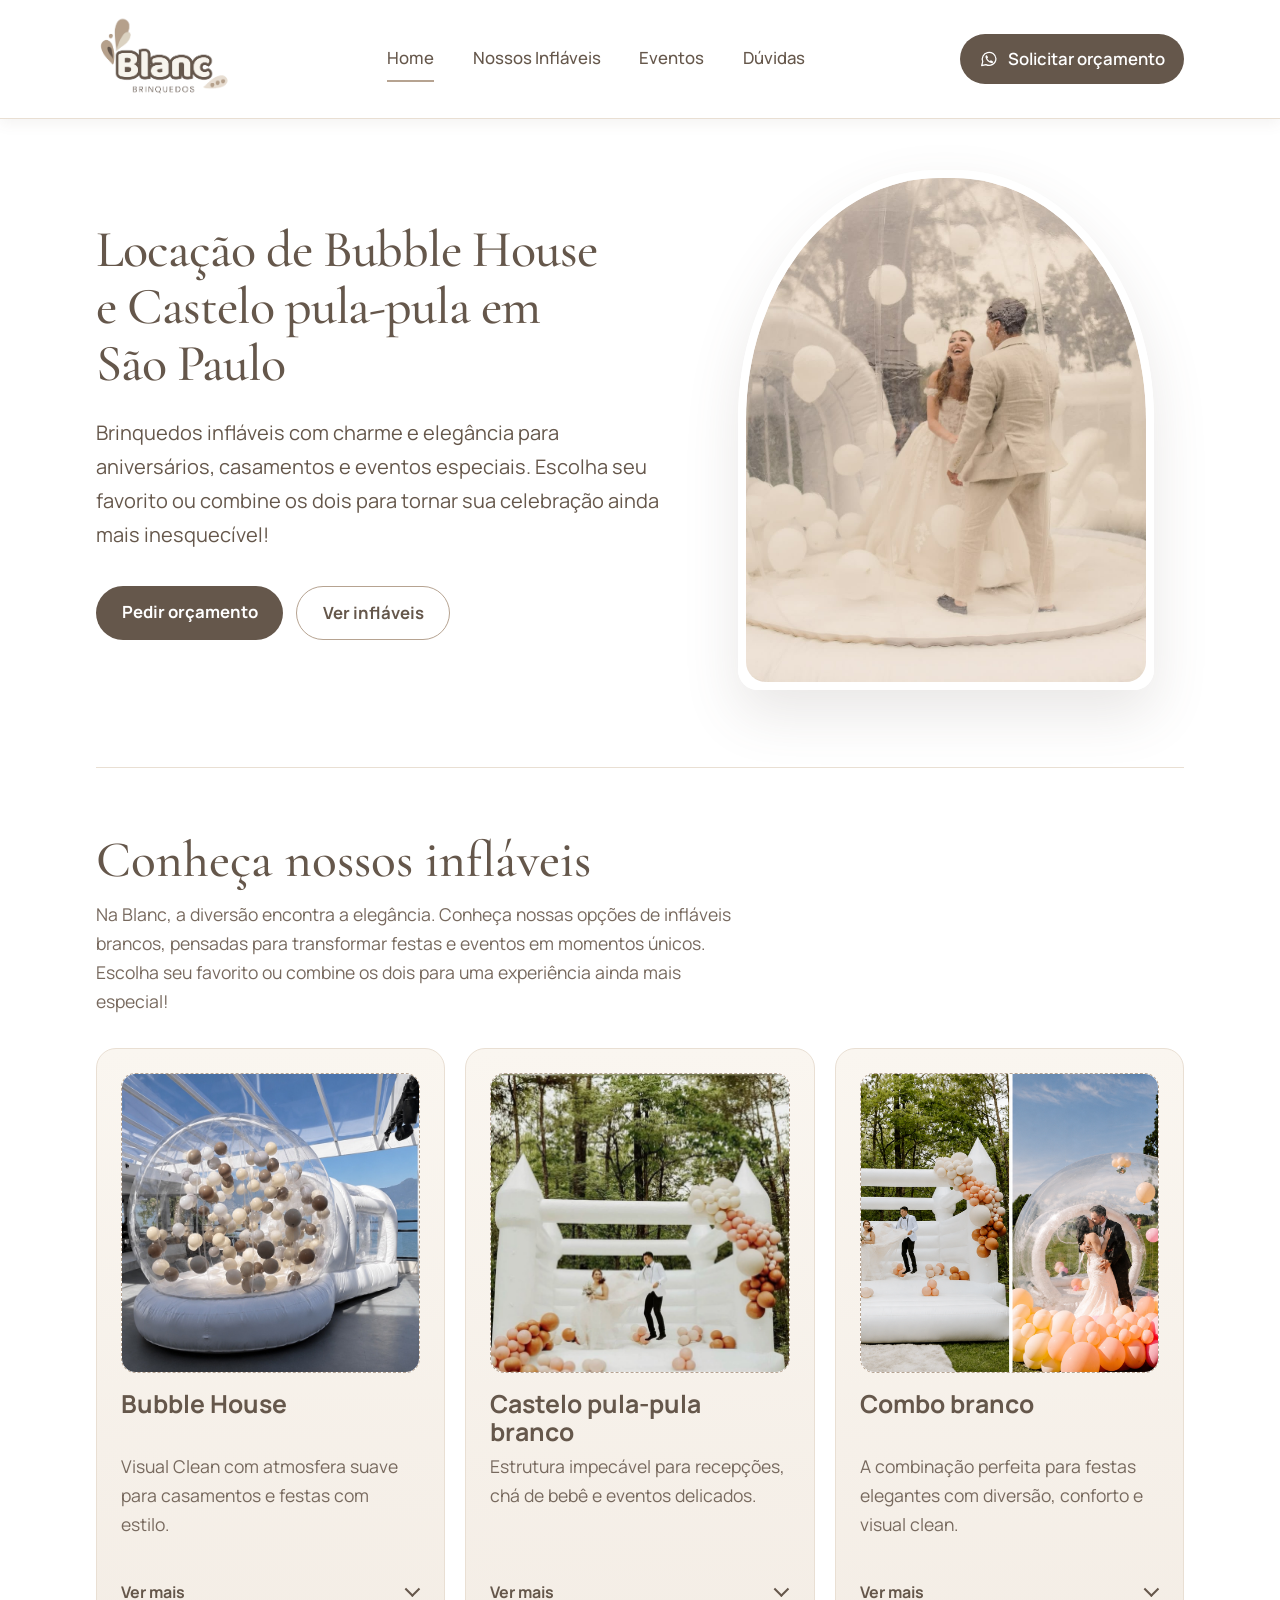
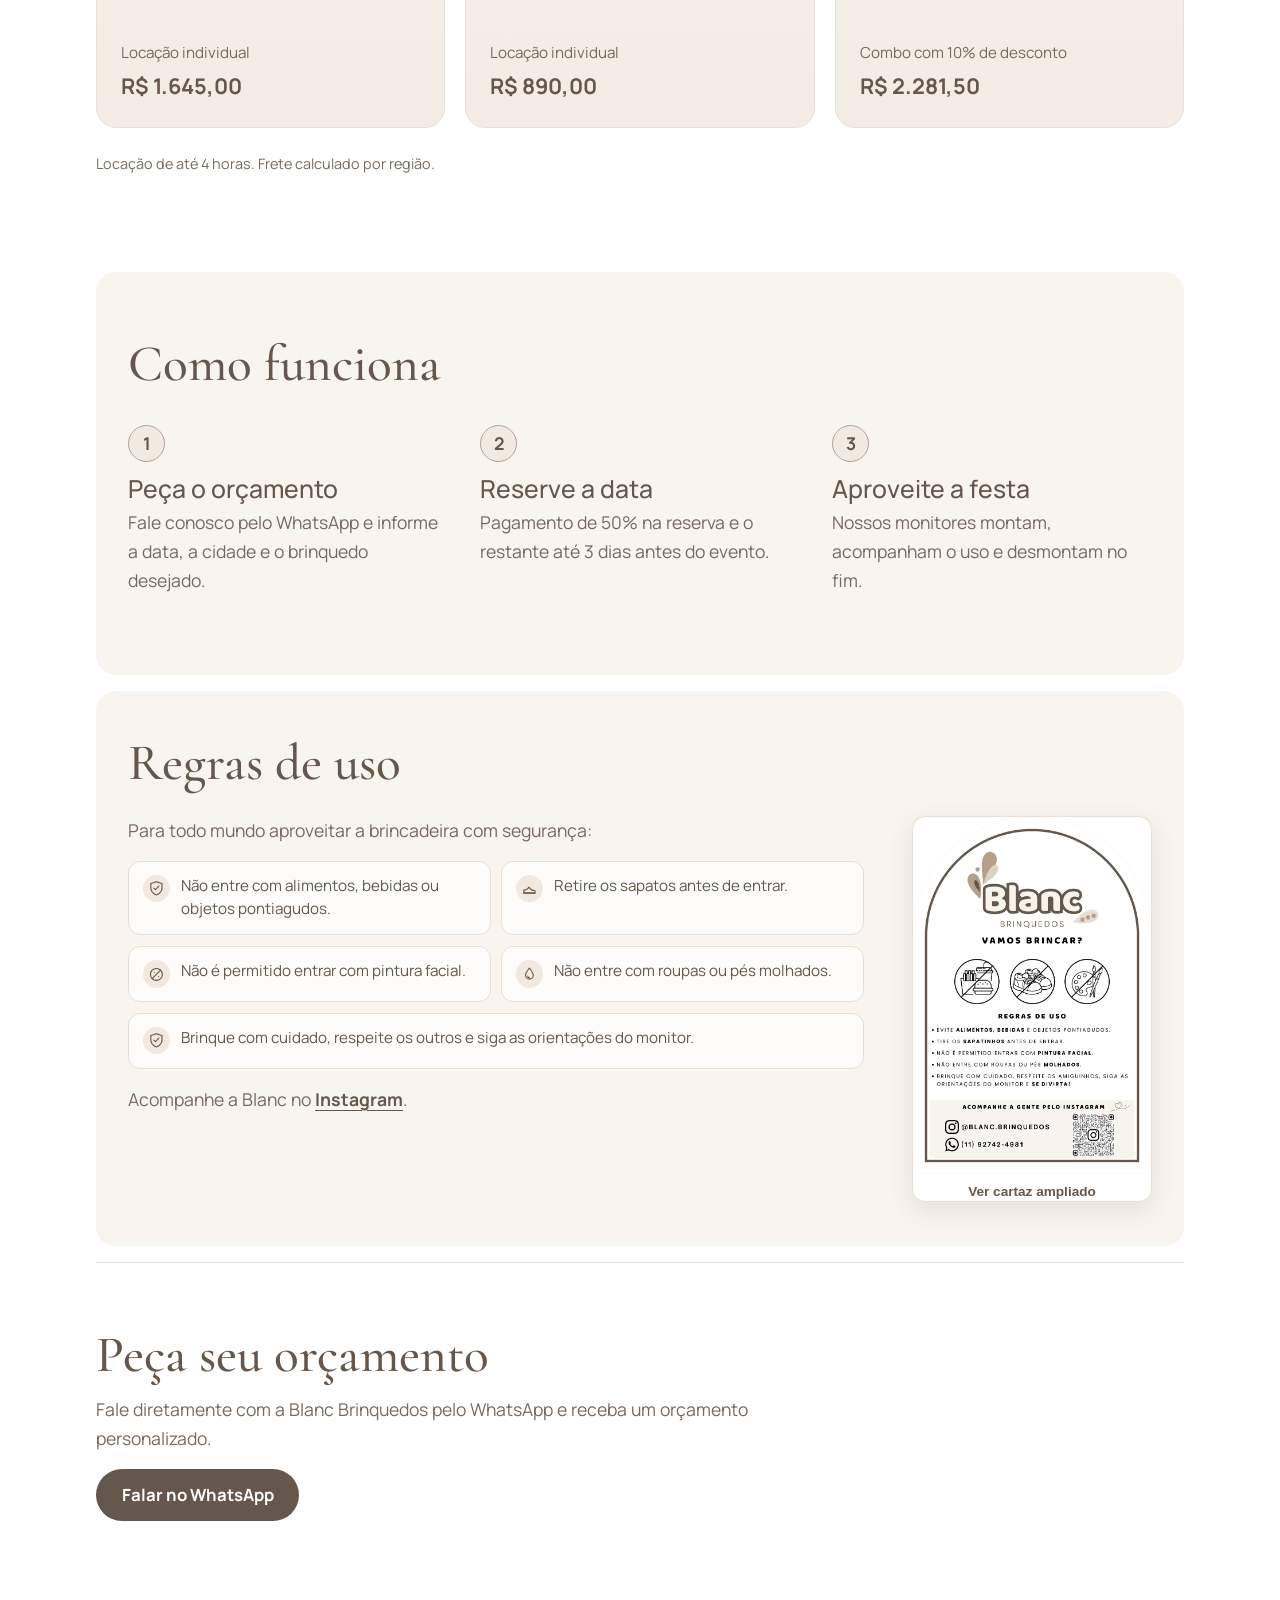
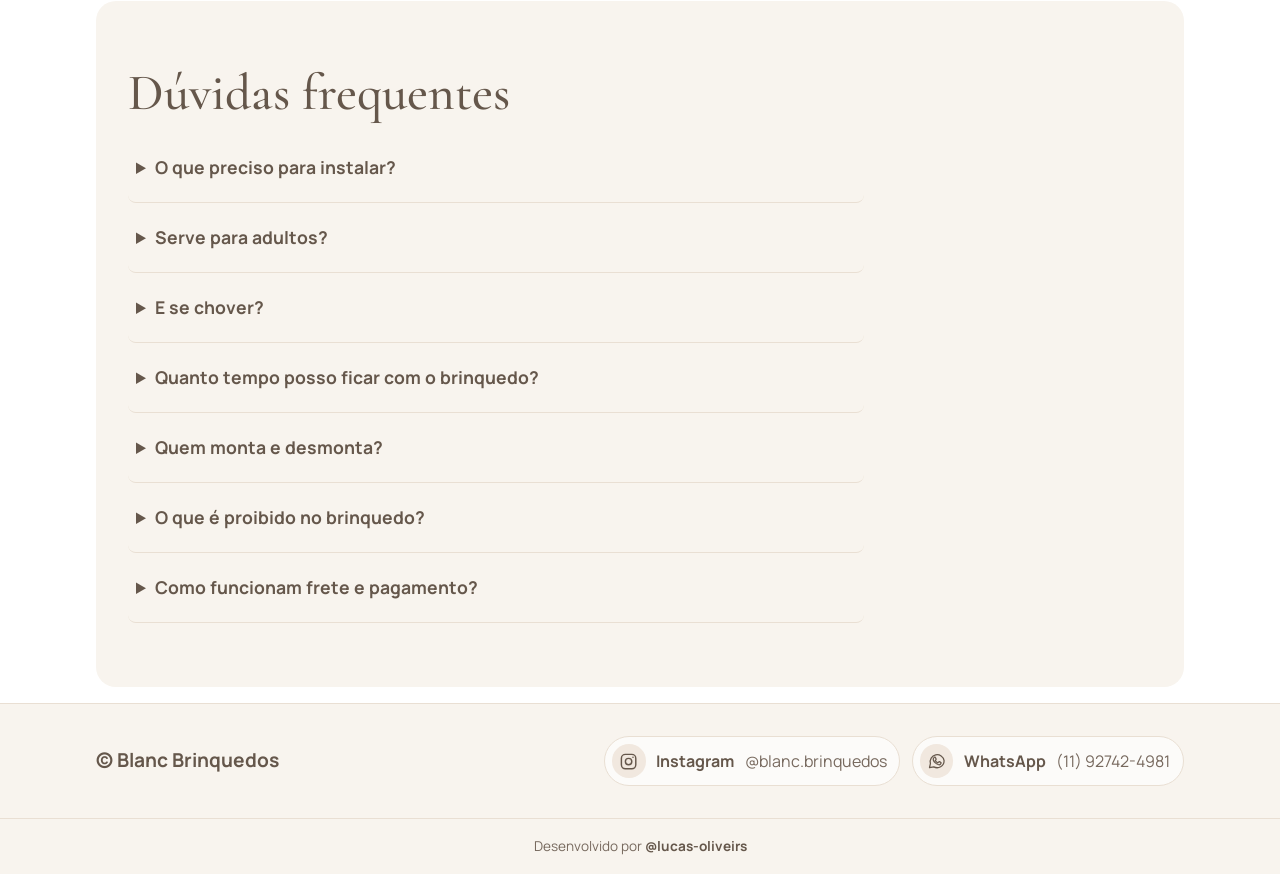
==== commit bc66ff89: "feat: atualiza imagens e remove seção de regiões de atendimento para simplificação" ====
--- a/index.html
+++ b/index.html
@@ -261,37 +261,6 @@
         </details>
       </section>
 
-      <!-- Regiões de atendimento. -->
-      <section class="section-soft service-area">
-        <p class="service-kicker">A diversão vai mais longe</p>
-        <h2>Levamos a festa até você</h2>
-        <p class="service-intro">Atendemos toda a Região Metropolitana de São Paulo e o litoral paulista de ponta a ponta.</p>
-        <div class="service-regions">
-          <article class="service-region">
-            <span class="service-icon" aria-hidden="true">
-              <svg viewBox="0 0 24 24"><path d="M12 21s7-6.2 7-12a7 7 0 1 0-14 0c0 5.8 7 12 7 12Z"></path><circle cx="12" cy="9" r="2.3"></circle></svg>
-            </span>
-            <div>
-              <h3>Grande São Paulo</h3>
-              <p>Capital e municípios da Região Metropolitana.</p>
-            </div>
-          </article>
-          <article class="service-region">
-            <span class="service-icon" aria-hidden="true">
-              <svg viewBox="0 0 24 24"><path d="M3 18.5c2.2-1.4 4.3-1.4 6.5 0s4.3 1.4 6.5 0 4.3-1.4 5.5-.6"></path><path d="M4 14.5c2.2-1.4 4.3-1.4 6.5 0s4.3 1.4 6.5 0 4.3-1.4 5.5-.6"></path><path d="M12 3v5m-2-3 2-2 2 2"></path></svg>
-            </span>
-            <div>
-              <h3>Litoral paulista</h3>
-              <p>Do Litoral Norte à Baixada Santista e ao Litoral Sul.</p>
-            </div>
-          </article>
-        </div>
-        <div class="service-note">
-          <span aria-hidden="true">✦</span>
-          <p>Frete calculado conforme a cidade do evento.</p>
-          <a href="https://wa.me/5511927424981?text=Ol%C3%A1!%20Vim%20pelo%20site%2C%20gostaria%20de%20um%20or%C3%A7amento%2C%20por%20gentileza!" target="_blank" rel="noopener noreferrer">Consulte pelo WhatsApp</a>
-        </div>
-      </section>
     </div>
 
     <!-- Rodapé com os canais sociais da marca. -->
--- a/style.css
+++ b/style.css
@@ -87,23 +87,6 @@
 .rule-icon{display:grid;flex:0 0 1.7rem;place-items:center;width:1.7rem;height:1.7rem;border-radius:50%;background:var(--surface-strong);color:var(--ink)}
 .rule-icon svg{width:1.05rem;height:1.05rem;fill:none;stroke:currentColor;stroke-width:1.6;stroke-linecap:round;stroke-linejoin:round}
 .rules-layout a{color:var(--ink);font-weight:700;text-underline-offset:.2em}
-.service-area{position:relative;overflow:hidden;padding:clamp(2rem,5vw,3.5rem);text-align:center}
-.service-area::before,.service-area::after{position:absolute;color:var(--accent);font-size:1.5rem;content:"✧";pointer-events:none}
-.service-area::before{top:1rem;left:1.5rem}
-.service-area::after{right:1.5rem;bottom:1rem}
-.service-kicker{margin:0 0 .5rem;color:var(--muted);font-size:.82rem;font-weight:700;letter-spacing:.14em;text-transform:uppercase}
-.service-area h2{margin-bottom:.6rem}
-.service-intro{margin:0 auto;max-width:48ch;color:var(--muted)}
-.service-regions{position:relative;display:grid;grid-template-columns:repeat(2,minmax(0,1fr));gap:1rem;max-width:52rem;margin:2rem auto 1.25rem;text-align:left}
-.service-region{display:flex;align-items:center;gap:1rem;padding:1.2rem 1.35rem;border:1px solid var(--line);border-radius:1rem;background:rgba(255,255,255,.78);box-shadow:0 6px 18px rgba(101,87,75,.06)}
-.service-icon{display:grid;flex:0 0 2.8rem;place-items:center;width:2.8rem;height:2.8rem;border:1px solid rgba(182,163,145,.4);border-radius:50%;background:var(--surface);color:var(--ink)}
-.service-icon svg{width:1.4rem;height:1.4rem;fill:none;stroke:currentColor;stroke-width:1.5;stroke-linecap:round;stroke-linejoin:round}
-.service-region h3{margin:0 0 .25rem;font-size:1.15rem;font-weight:700}
-.service-region p{margin:0;color:var(--muted);font-size:.95rem}
-.service-note{position:relative;display:flex;justify-content:center;align-items:center;flex-wrap:wrap;gap:.4rem .65rem;color:var(--muted);font-size:.95rem}
-.service-note>span{color:var(--accent);font-size:1.2rem}
-.service-note p{margin:0}
-.service-note a{color:var(--ink);font-weight:700;text-decoration-thickness:1px;text-underline-offset:.2em}
 .photo-trigger{width:100%;padding:0;cursor:zoom-in}
 .photo-trigger img{transition:transform .35s cubic-bezier(.2,.75,.25,1)}
 .photo-trigger:hover img,.photo-trigger:focus-visible img{transform:scale(1.045)}
@@ -187,10 +170,6 @@
   .rules-poster{order:1;max-width:12rem}
   .rules-list{grid-template-columns:1fr}
   .rules-list li:last-child{grid-column:auto}
-  .service-area{padding:2rem 1rem}
-  .service-regions{grid-template-columns:1fr;margin:1.4rem auto 1rem}
-  .service-region{padding:1rem}
-  .service-note{flex-direction:column;gap:.2rem}
 }
 @media (max-width:480px){
   h1{font-size:clamp(2.35rem,10vw,3.2rem)}
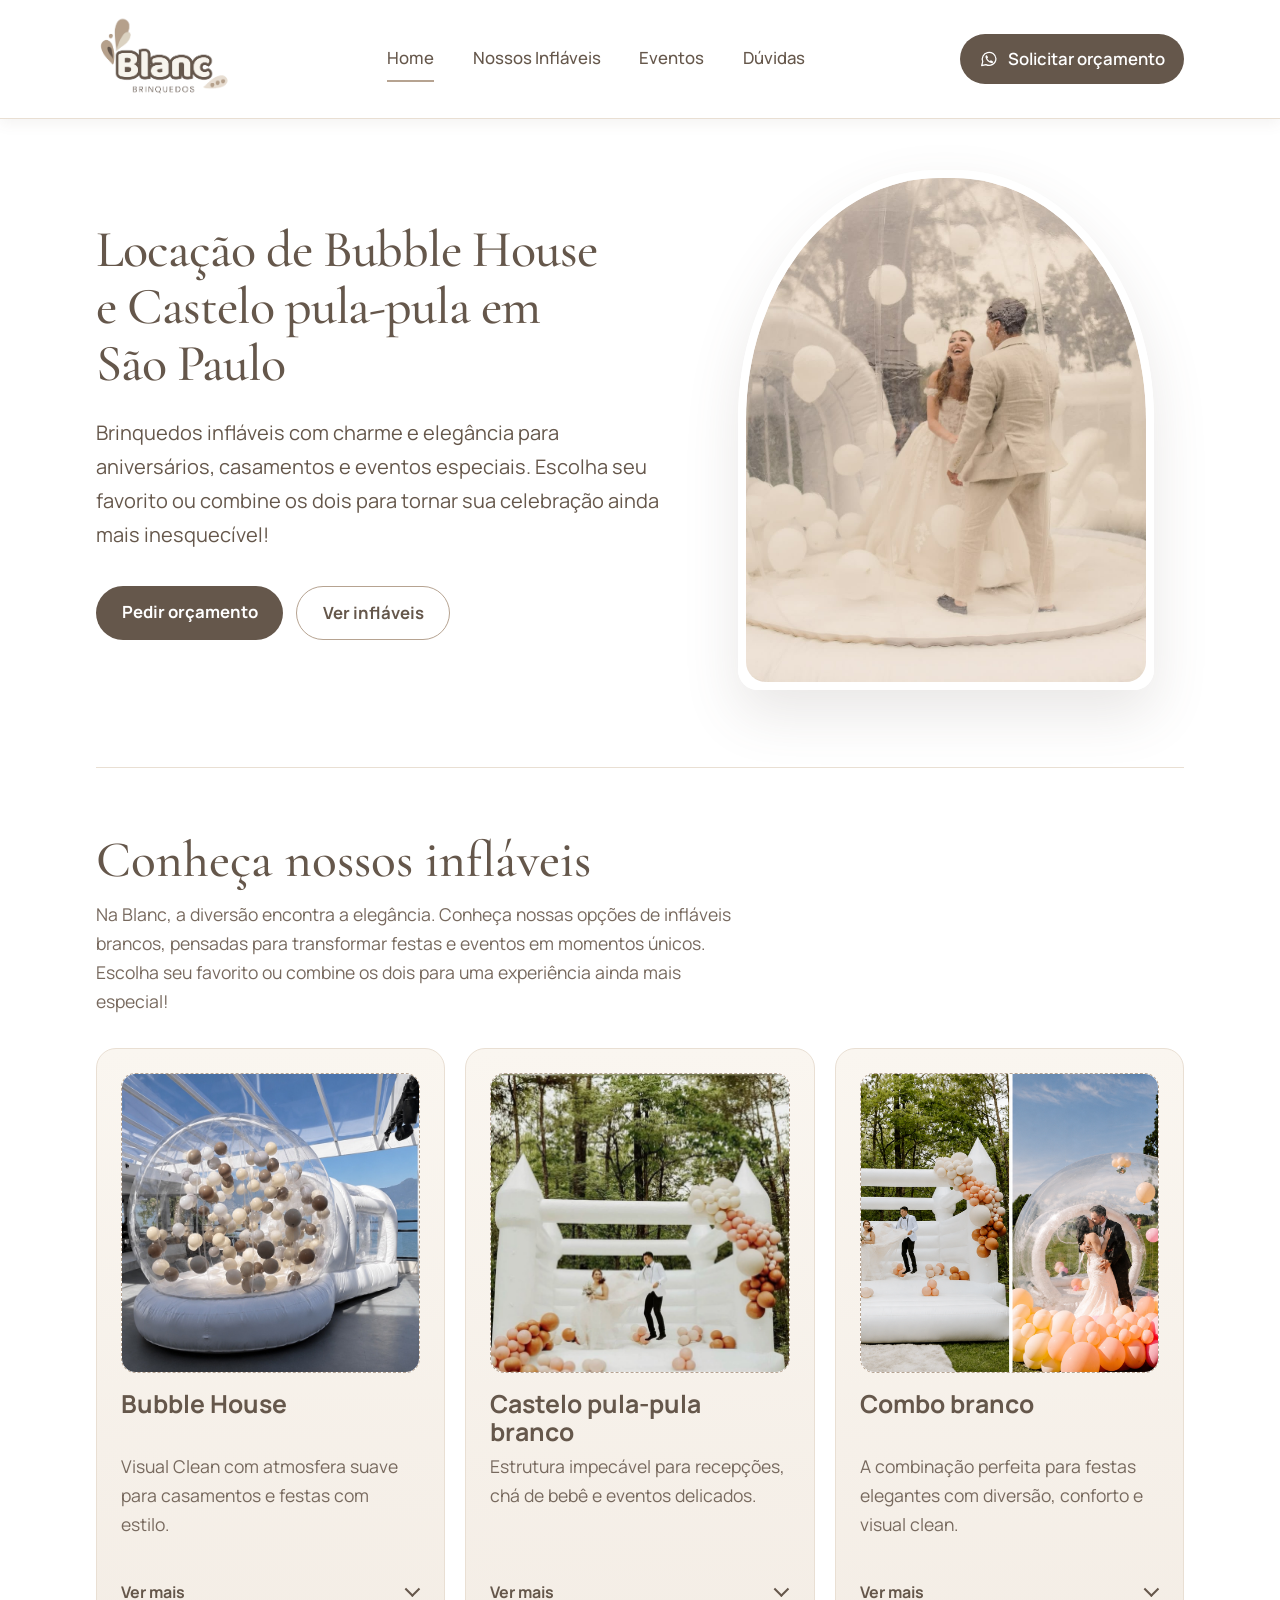
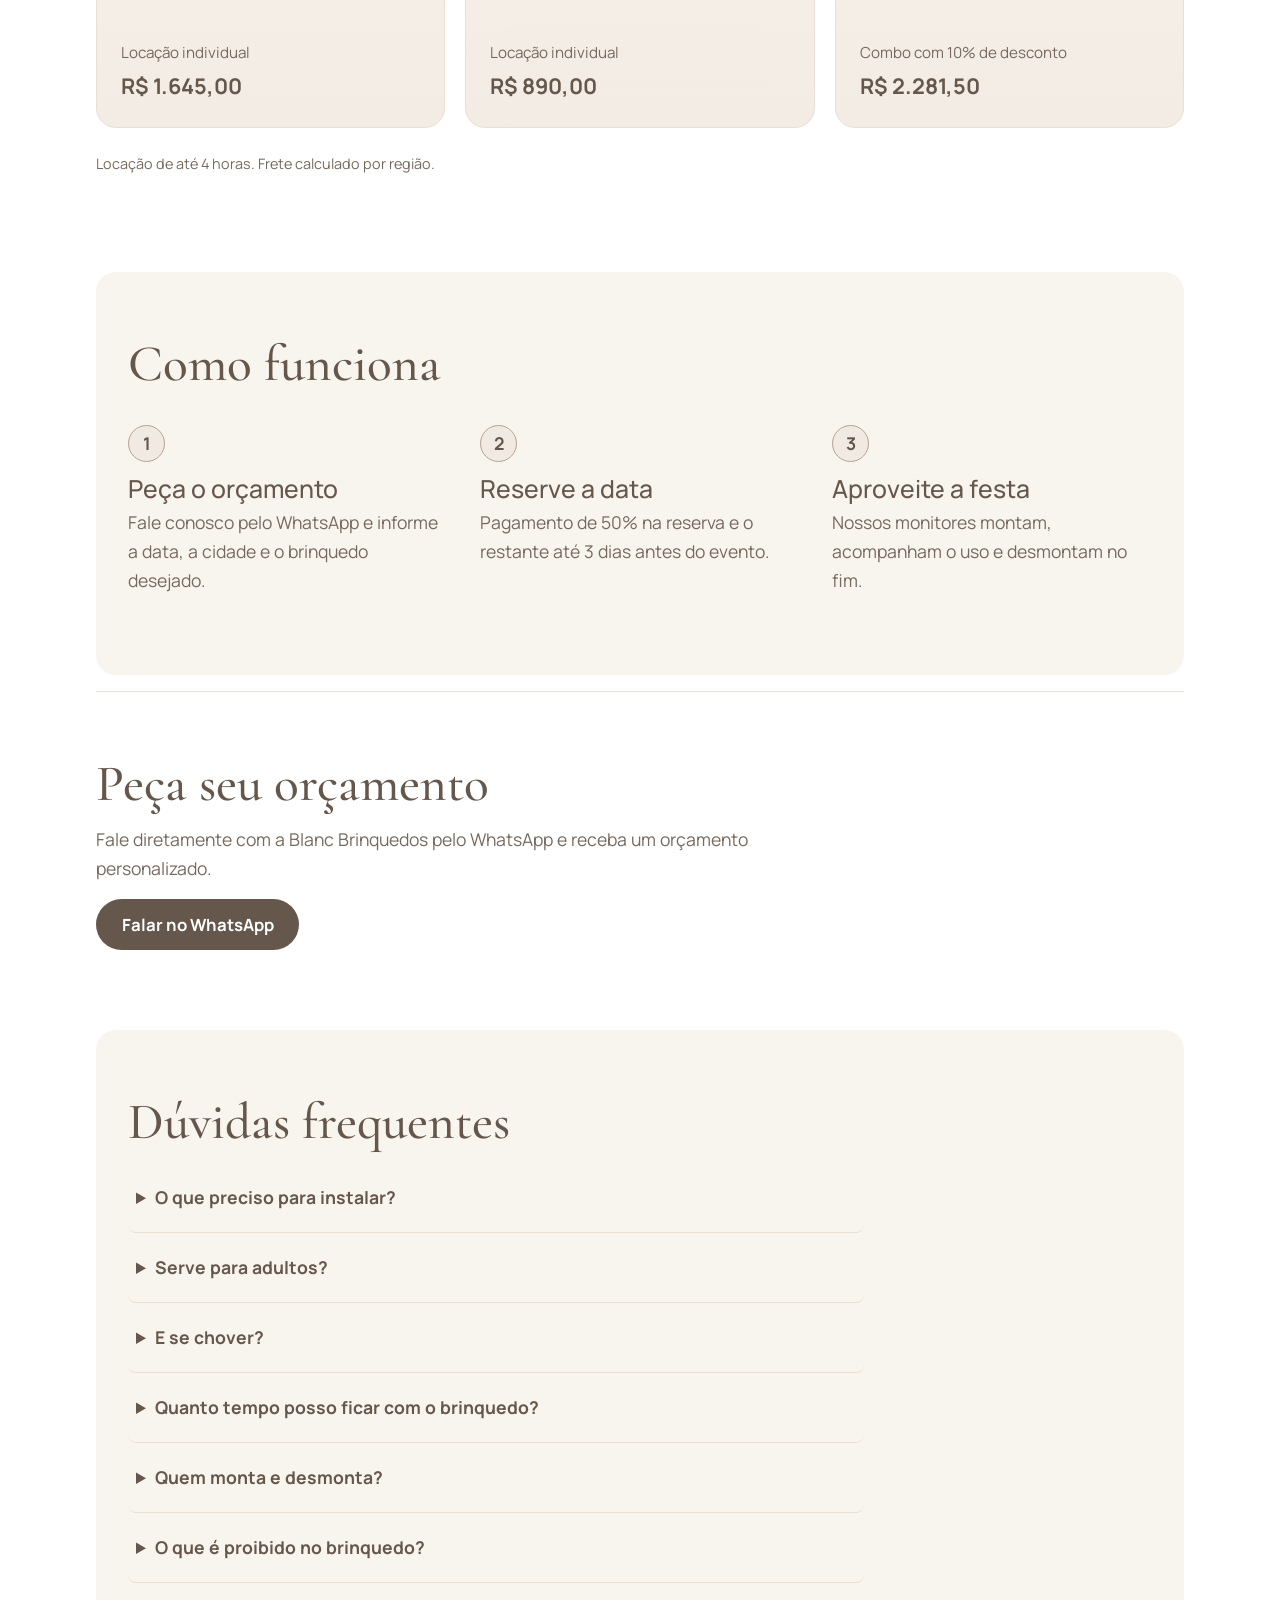
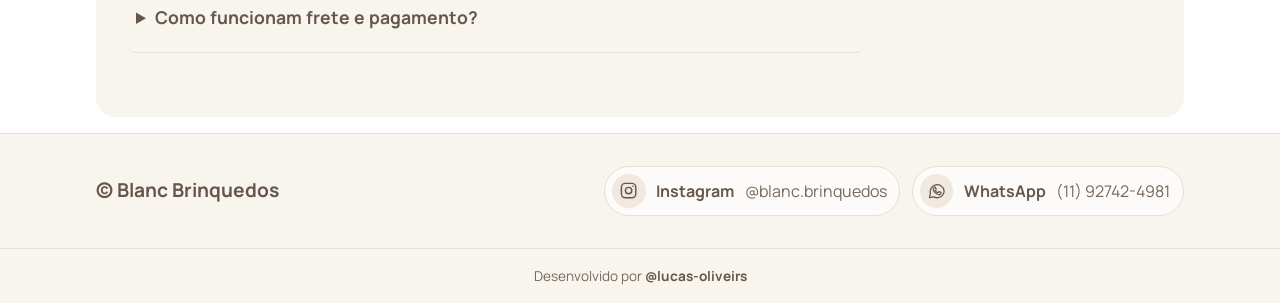
==== commit a87fa4fd: "feat: remove seção de regras de uso para simplificação do layout" ====
--- a/index.html
+++ b/index.html
@@ -178,42 +178,6 @@
         </div>
       </section>
 
-      <section class="section-soft rules-section">
-        <h2>Regras de uso</h2>
-        <div class="rules-layout">
-          <div class="rules-content">
-            <p class="muted">Para todo mundo aproveitar a brincadeira com segurança:</p>
-            <ul class="rules-list">
-              <li>
-                <span class="rule-icon" aria-hidden="true"><svg viewBox="0 0 24 24"><path d="M12 2.5 20 5v6c0 5-3.3 8.5-8 10.5C7.3 19.5 4 16 4 11V5l8-2.5Z"></path><path d="m8.5 11.5 2.2 2.2 4.8-5"></path></svg></span>
-                <span>Não entre com alimentos, bebidas ou objetos pontiagudos.</span>
-              </li>
-              <li>
-                <span class="rule-icon" aria-hidden="true"><svg viewBox="0 0 24 24"><path d="M4 14.5c2.5.2 4.2-.7 5.6-2.3l1.7-2 2.1 2.5c1.4 1.7 3.4 2.4 6.6 2.7v3H4v-3.9Z"></path><path d="M4 19h16"></path></svg></span>
-                <span>Retire os sapatos antes de entrar.</span>
-              </li>
-              <li>
-                <span class="rule-icon" aria-hidden="true"><svg viewBox="0 0 24 24"><circle cx="12" cy="12" r="8.5"></circle><path d="m6 18 12-12"></path><path d="M9 9h.01M15 15h.01"></path></svg></span>
-                <span>Não é permitido entrar com pintura facial.</span>
-              </li>
-              <li>
-                <span class="rule-icon" aria-hidden="true"><svg viewBox="0 0 24 24"><path d="M12 3c-2.4 3.2-5.5 6.7-5.5 10.2a5.5 5.5 0 0 0 11 0C17.5 9.7 14.4 6.2 12 3Z"></path><path d="M9.5 14.5c.2 1.4 1 2.2 2.5 2.5"></path></svg></span>
-                <span>Não entre com roupas ou pés molhados.</span>
-              </li>
-              <li>
-                <span class="rule-icon" aria-hidden="true"><svg viewBox="0 0 24 24"><path d="M12 2.5 20 5v6c0 5-3.3 8.5-8 10.5C7.3 19.5 4 16 4 11V5l8-2.5Z"></path><path d="m8.5 11.5 2.2 2.2 4.8-5"></path></svg></span>
-                <span>Brinque com cuidado, respeite os outros e siga as orientações do monitor.</span>
-              </li>
-            </ul>
-            <p class="muted">Acompanhe a Blanc no <a href="https://www.instagram.com/blanc.brinquedos" target="_blank" rel="noopener noreferrer">Instagram</a>.</p>
-          </div>
-          <button class="photo-trigger rules-poster" type="button" aria-label="Ampliar cartaz das regras de uso">
-            <img src="img/regras.png" alt="Cartaz Blanc Brinquedos com regras para brincar com segurança">
-            <span>Ver cartaz ampliado</span>
-          </button>
-        </div>
-      </section>
-
       <!-- Contato direto pelo WhatsApp para solicitar orçamento. -->
       <section id="orcamento">
         <h2>Peça seu orçamento</h2>
--- a/style.css
+++ b/style.css
@@ -73,20 +73,6 @@
 .photo-trigger{width:100%;padding:0}
 .card-details dl{margin:.8rem 0 0;grid-template-columns:auto 1fr;gap:.35rem .8rem}
 .ph{aspect-ratio:1;border-radius:.9rem;background:#fff;border:1px dashed var(--accent);display:grid;place-items:center;color:var(--muted);font:inherit;margin-bottom:1.1rem;overflow:hidden}
-.rules-section{padding-block:2.75rem}
-.rules-section h2{margin-bottom:1.5rem}
-.rules-layout{display:grid;grid-template-columns:minmax(0,1fr) 15rem;align-items:start;gap:clamp(1.5rem,4vw,3rem)}
-.rules-content>p:first-child{margin-bottom:1rem}
-.rules-content>p:last-child{margin:1rem 0 0}
-.rules-poster{width:100%;max-width:15rem;aspect-ratio:auto;margin:0 auto;padding:.65rem;border:1px solid var(--line);border-radius:.8rem;background:#fff;box-shadow:0 8px 24px rgba(101,87,75,.12);cursor:zoom-in;text-align:center}
-.rules-poster img{width:100%;height:auto;border-radius:.35rem}
-.rules-poster span{display:block;padding:.65rem .25rem .1rem;color:var(--ink);font-size:.85rem;font-weight:600}
-.rules-list{display:grid;grid-template-columns:repeat(2,minmax(0,1fr));gap:.65rem;margin:0;padding:0;list-style:none}
-.rules-list li{display:flex;align-items:flex-start;gap:.7rem;margin:0;padding:.85rem;border:1px solid var(--line);border-radius:.75rem;background:rgba(255,255,255,.72);font-size:.95rem;line-height:1.5}
-.rules-list li:last-child{grid-column:1/-1}
-.rule-icon{display:grid;flex:0 0 1.7rem;place-items:center;width:1.7rem;height:1.7rem;border-radius:50%;background:var(--surface-strong);color:var(--ink)}
-.rule-icon svg{width:1.05rem;height:1.05rem;fill:none;stroke:currentColor;stroke-width:1.6;stroke-linecap:round;stroke-linejoin:round}
-.rules-layout a{color:var(--ink);font-weight:700;text-underline-offset:.2em}
 .photo-trigger{width:100%;padding:0;cursor:zoom-in}
 .photo-trigger img{transition:transform .35s cubic-bezier(.2,.75,.25,1)}
 .photo-trigger:hover img,.photo-trigger:focus-visible img{transform:scale(1.045)}
@@ -164,12 +150,6 @@
   .check{align-items:flex-start}
   .hero>div:first-child{order:0}
   .hero-photo{max-width:16rem;order:1}
-  .rules-section{padding-block:2rem}
-  .rules-layout{grid-template-columns:1fr}
-  .rules-content{order:0}
-  .rules-poster{order:1;max-width:12rem}
-  .rules-list{grid-template-columns:1fr}
-  .rules-list li:last-child{grid-column:auto}
 }
 @media (max-width:480px){
   h1{font-size:clamp(2.35rem,10vw,3.2rem)}
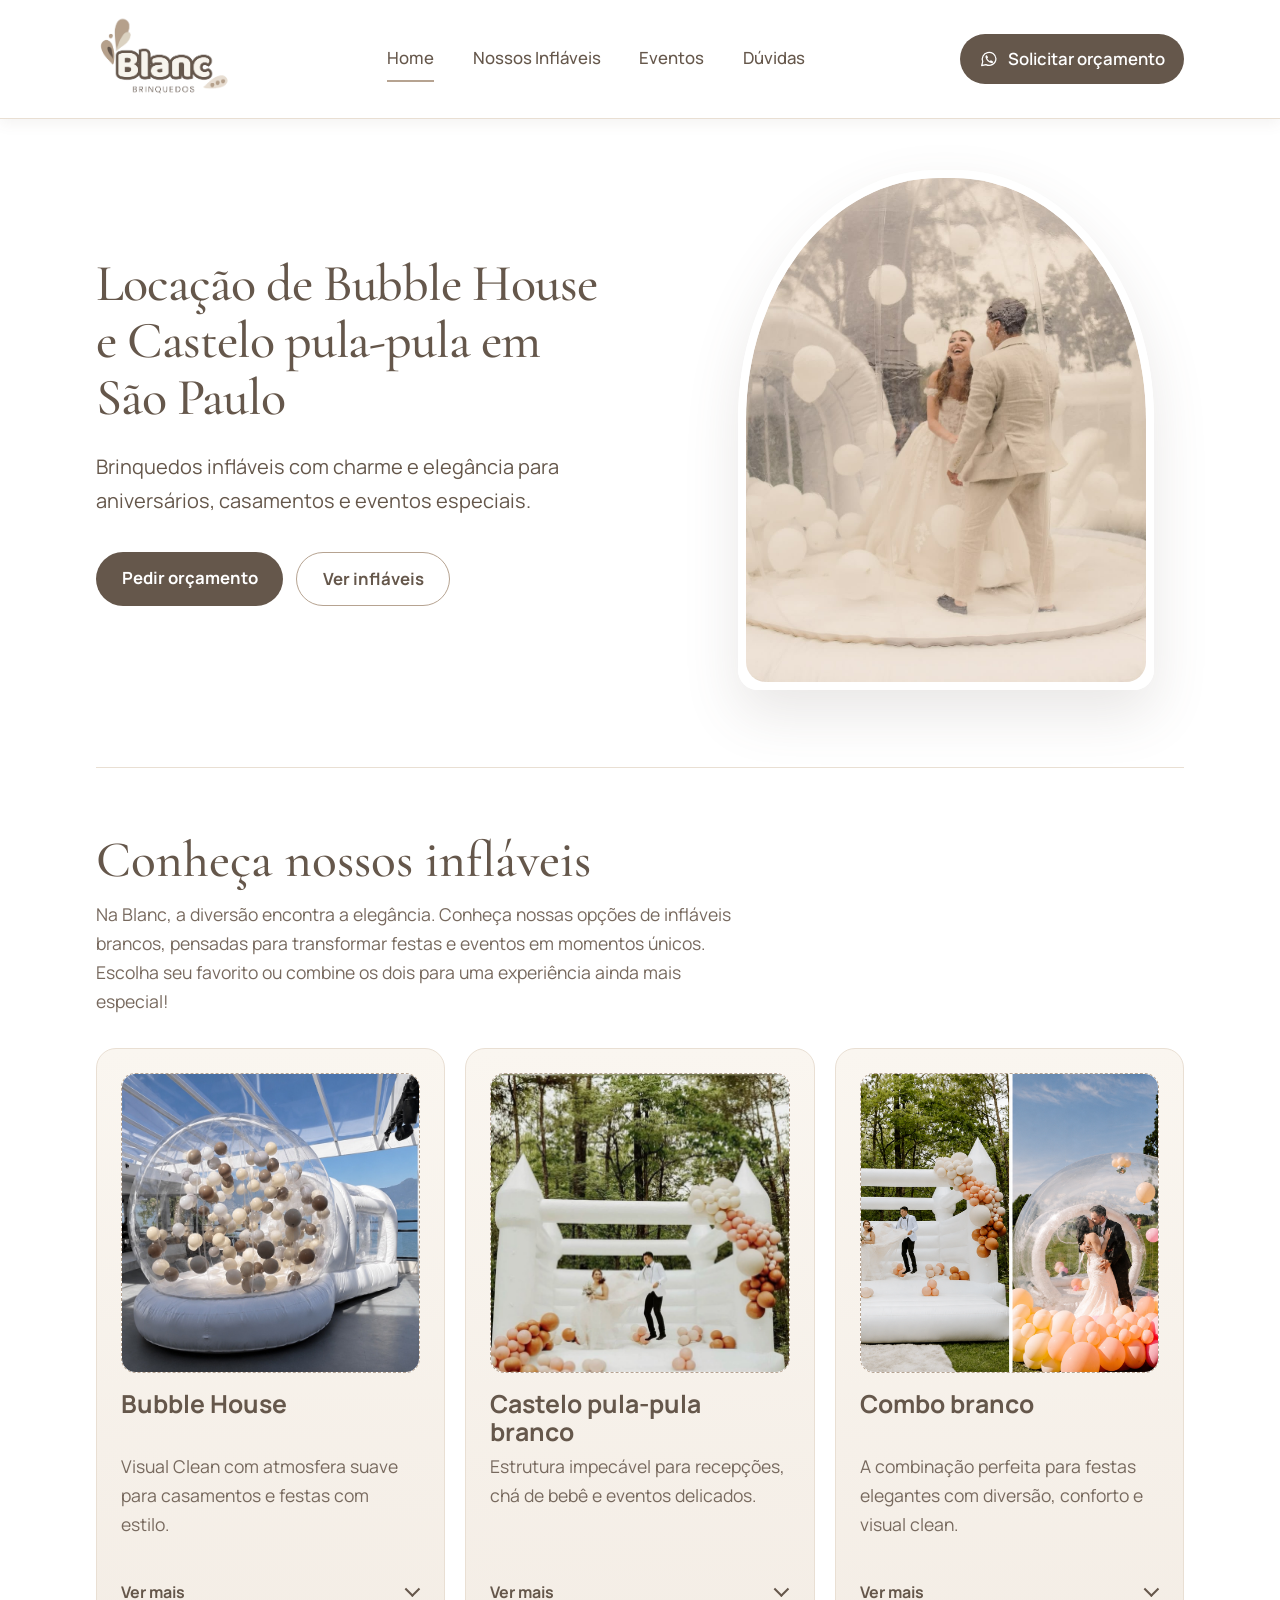
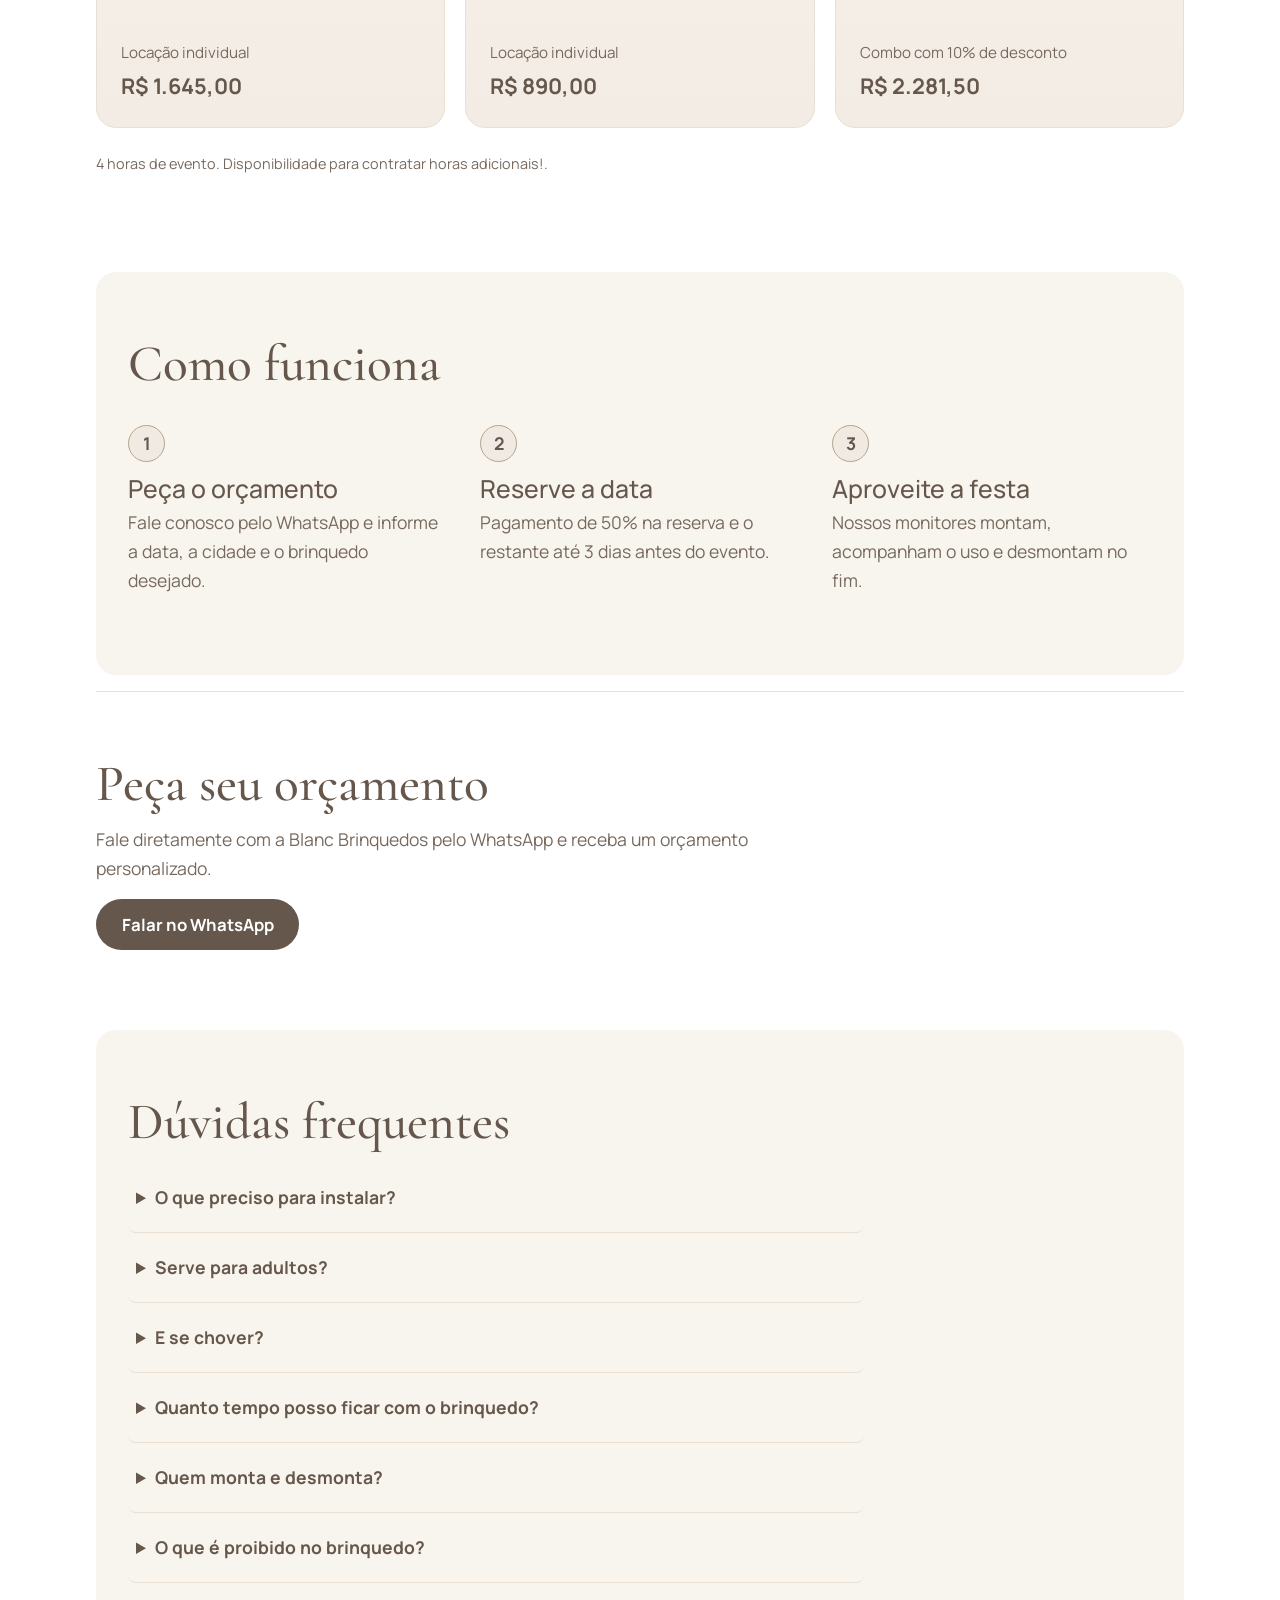
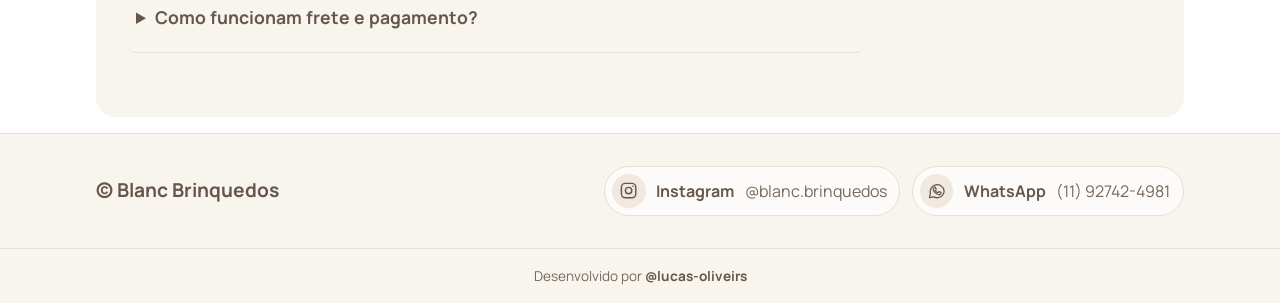
==== commit 07ecade6: "feat: atualiza informações sobre locação e duração dos brinquedos" ====
--- a/index.html
+++ b/index.html
@@ -50,7 +50,6 @@
           <h1>Locação de Bubble House<br>e Castelo pula-pula em<br>São Paulo</h1>
           <p>
             Brinquedos infláveis com charme e elegância para aniversários, casamentos e eventos especiais.
-            Escolha seu favorito ou combine os dois para tornar sua celebração ainda mais inesquecível!
           </p>
           <div class="cta">
             <a
@@ -155,7 +154,7 @@
         </div>
 
         <p class="muted" style="margin-top:1.5rem;font-size:.9rem">
-          Locação de até 4 horas. Frete calculado por região.
+          4 horas de evento. Disponibilidade para contratar horas adicionais!.
         </p>
       </section>
 
@@ -209,7 +208,7 @@
         </details>
         <details>
           <summary>Quanto tempo posso ficar com o brinquedo?</summary>
-          <p>O padrão é de até 5 horas. Dá para contratar horas adicionais.</p>
+          <p>O padrão é de até 4 horas. Dá para contratar horas adicionais.</p>
         </details>
         <details>
           <summary>Quem monta e desmonta?</summary>
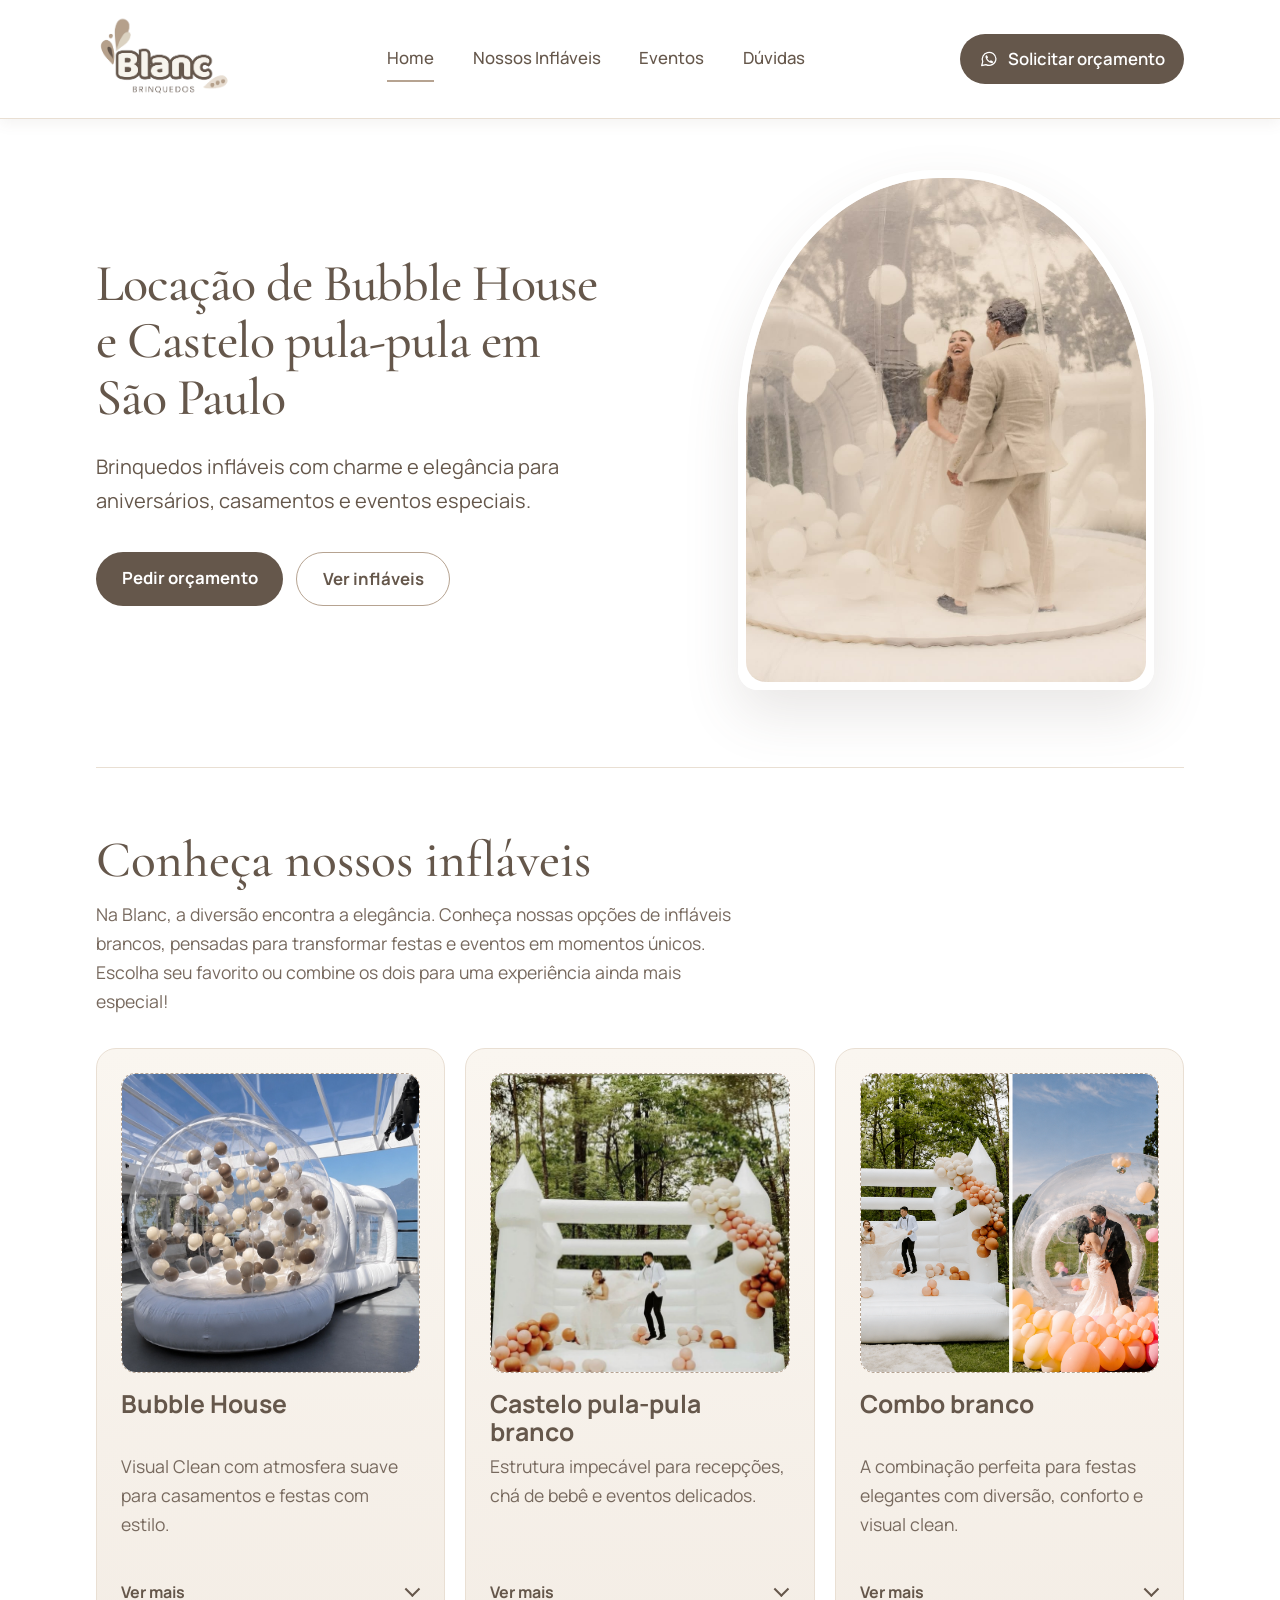
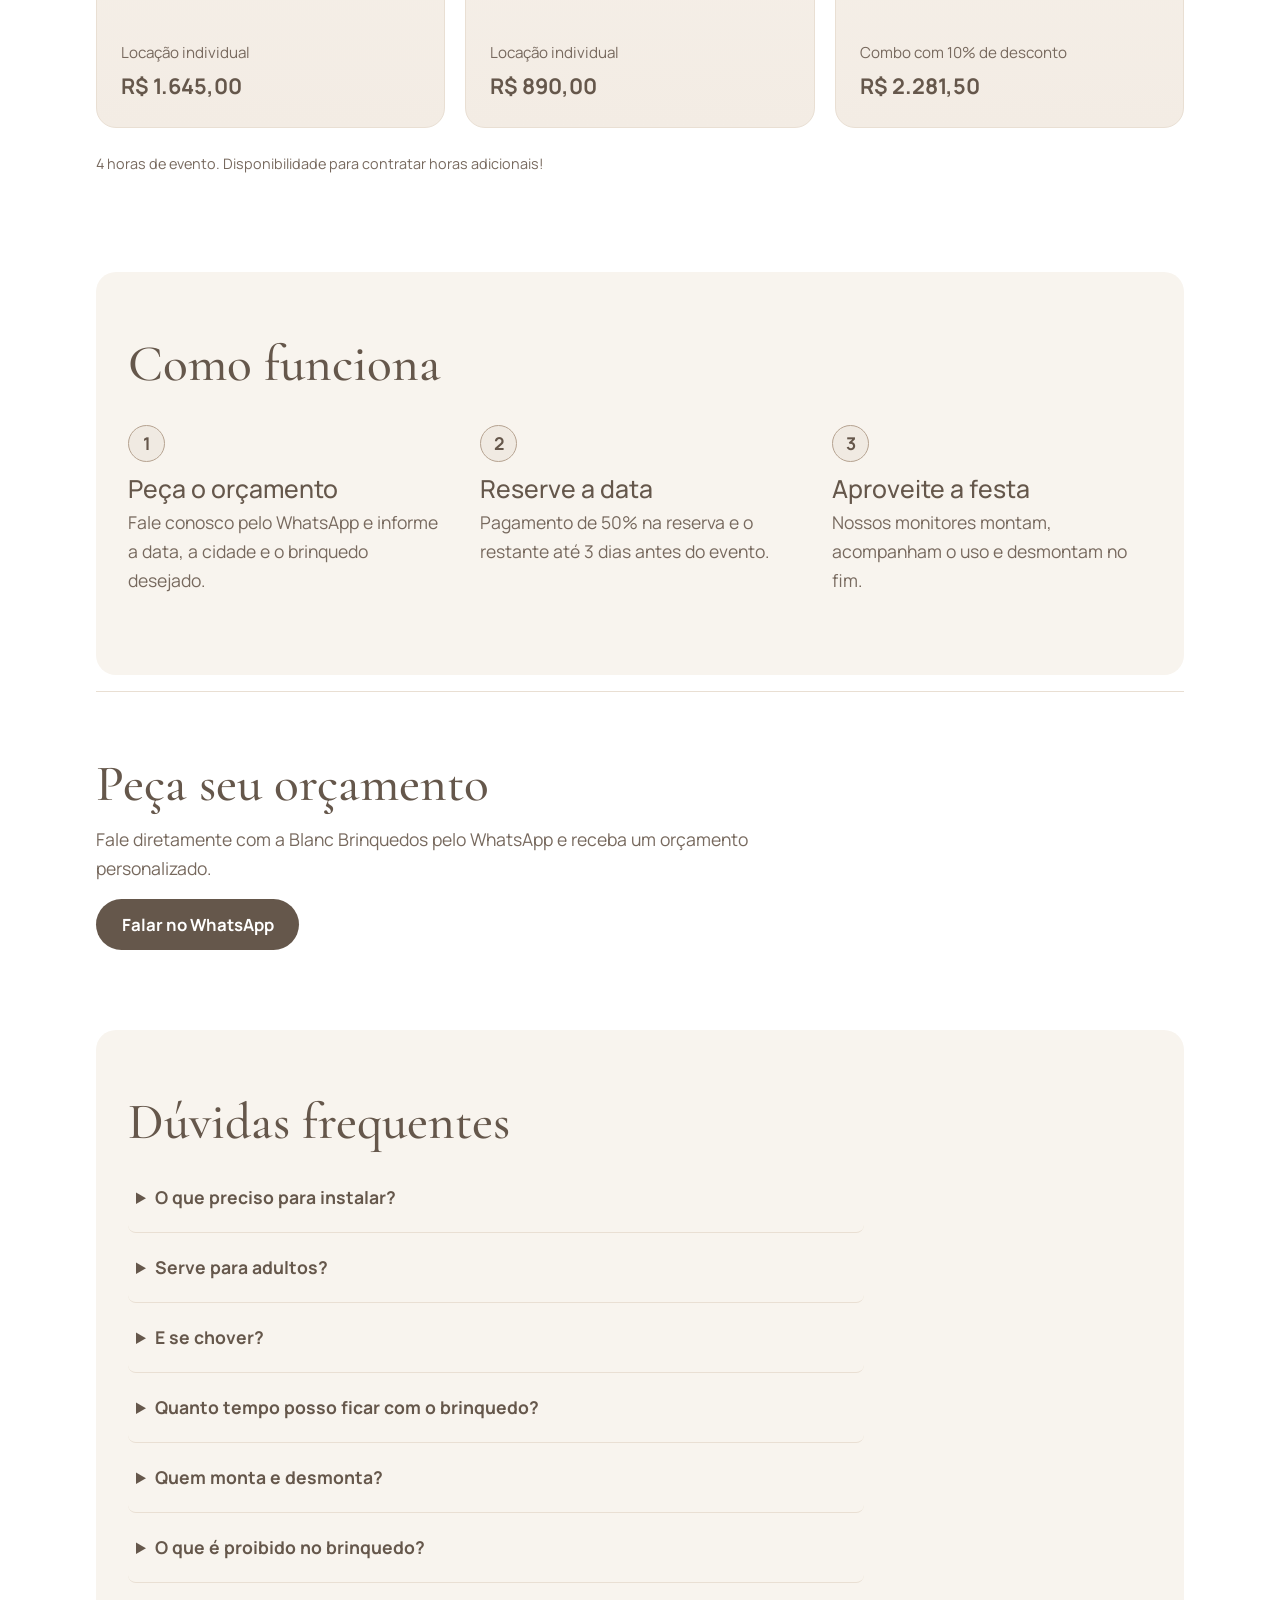
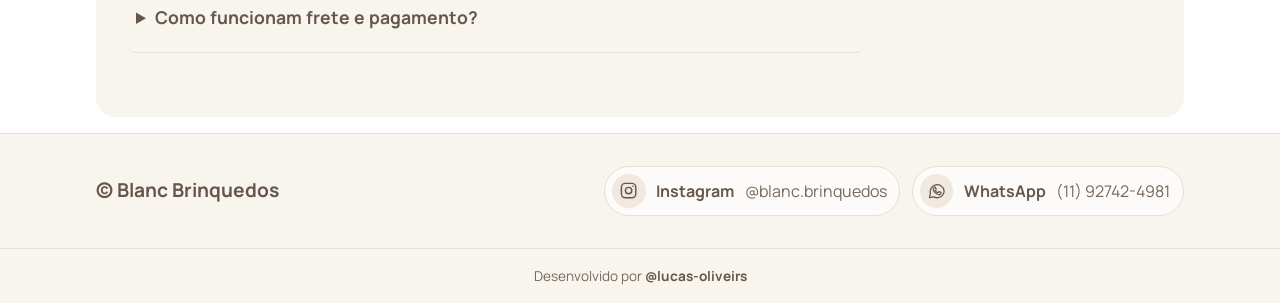
==== commit 8ab6c052: "fix: corrige pontuação na descrição de disponibilidade de horas adicionais" ====
--- a/index.html
+++ b/index.html
@@ -154,7 +154,7 @@
         </div>
 
         <p class="muted" style="margin-top:1.5rem;font-size:.9rem">
-          4 horas de evento. Disponibilidade para contratar horas adicionais!.
+          4 horas de evento. Disponibilidade para contratar horas adicionais!
         </p>
       </section>
 
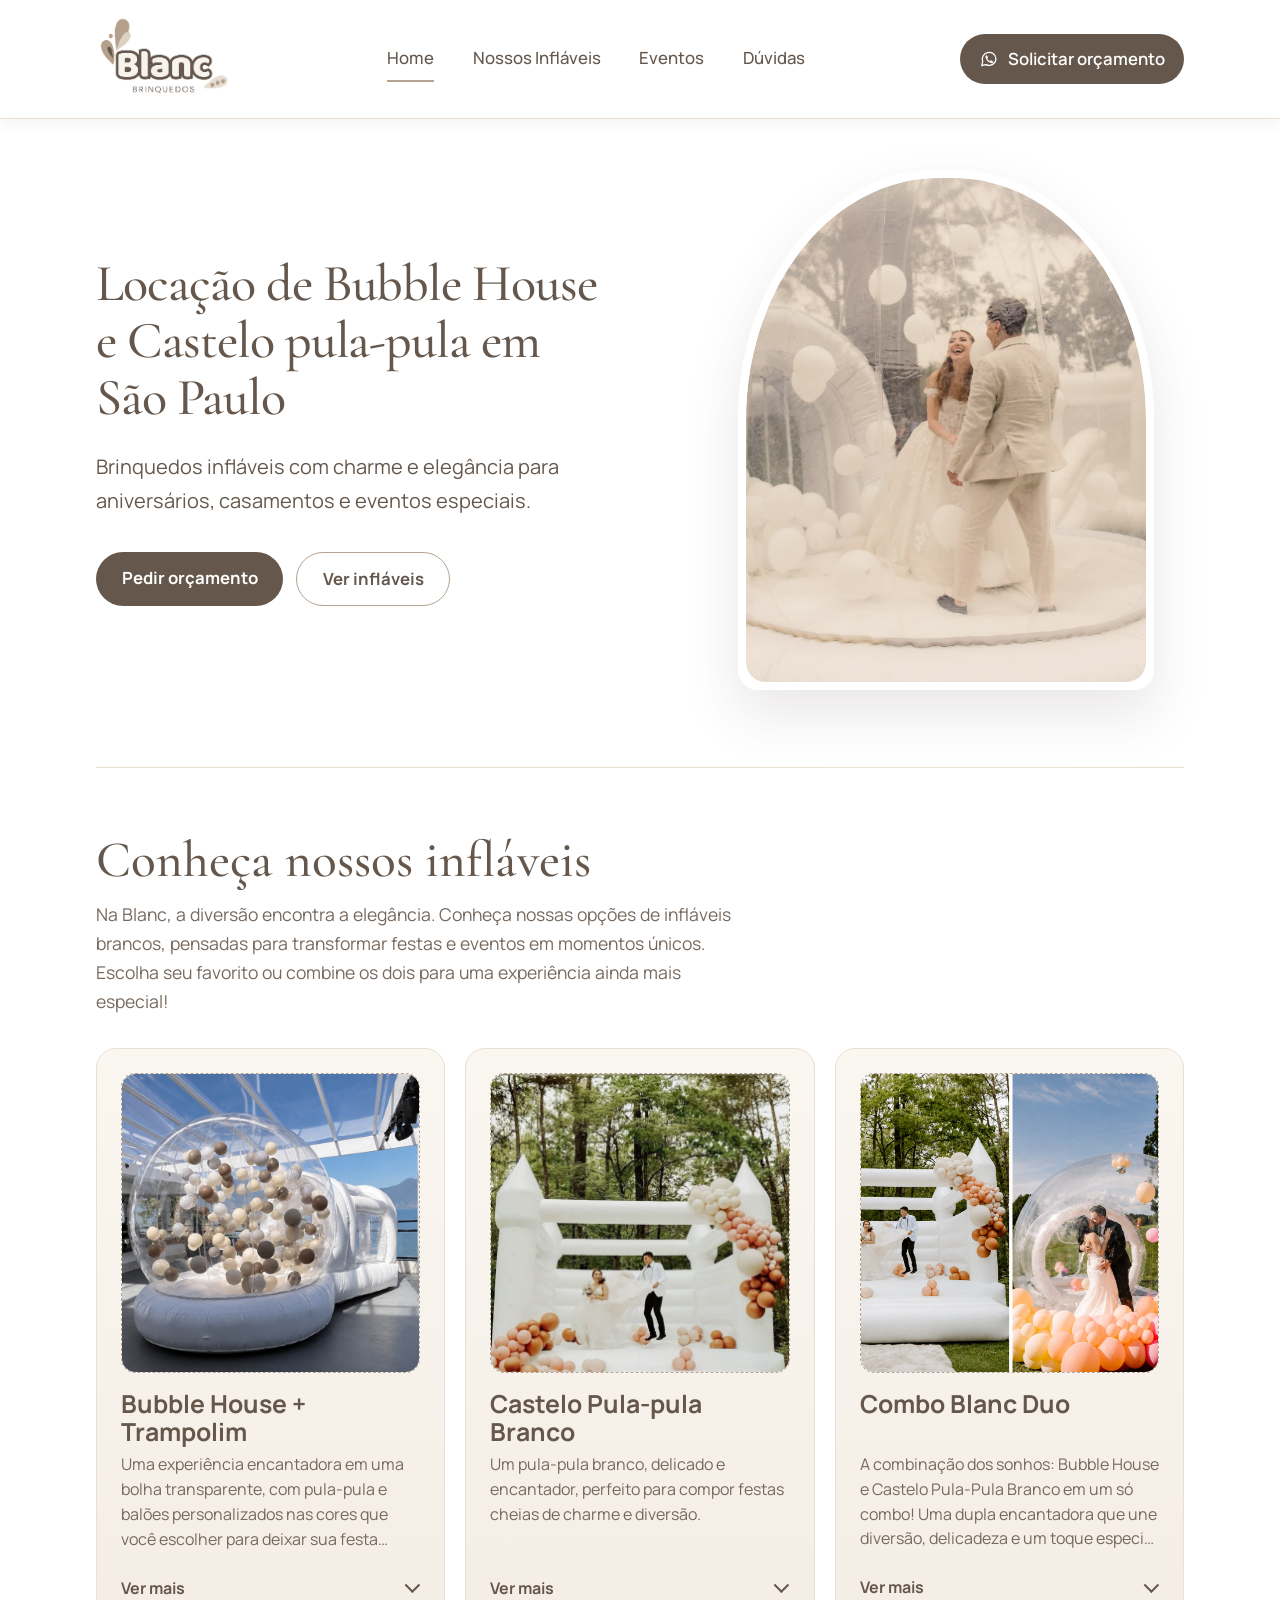
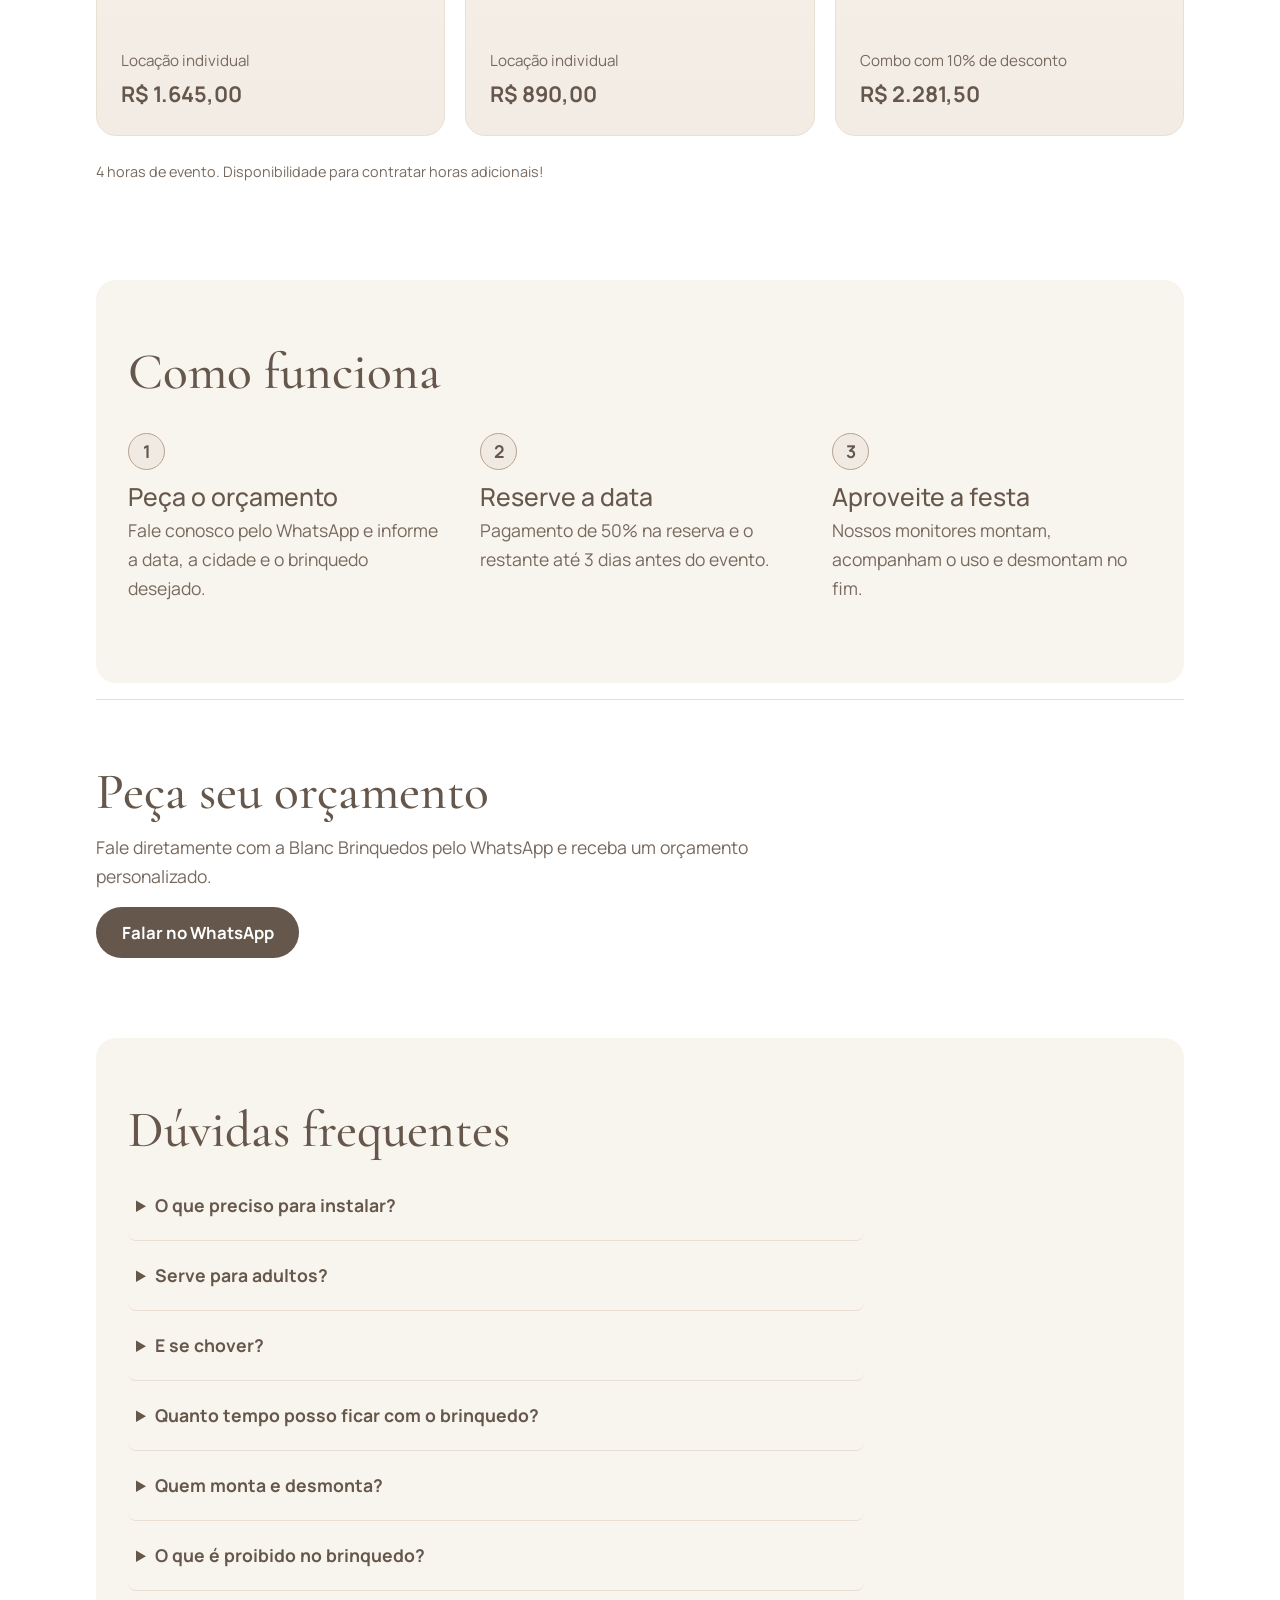
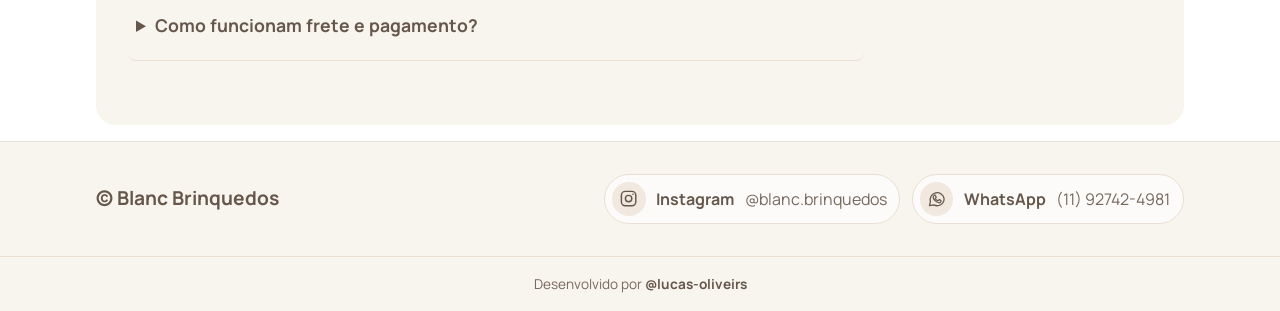
==== commit 41d93fbf: "feat: atualiza descrições e títulos dos brinquedos para melhor apresentação" ====
--- a/index.html
+++ b/index.html
@@ -83,9 +83,9 @@
             <button class="ph photo-trigger" type="button" aria-label="Ampliar foto da Bubble House">
               <img src="img/brinquedo1.jpeg" alt="Bubble house branco">
             </button>
-            <h3>Bubble House</h3>
-            <p class="muted">Visual Clean com atmosfera suave para casamentos e festas com estilo.</p>
-            <details class="card-details">
+            <h3>Bubble House + Trampolim</h3>
+            <p class="muted">Uma experiência encantadora em uma bolha transparente, com pula-pula e balões personalizados nas cores que você escolher para deixar sua festa ainda mais especial!</p>
+            <details class="card-details" name="product-info">
               <summary>Ver mais</summary>
               <dl>
                 <dt>Medidas</dt>
@@ -106,9 +106,9 @@
             <button class="ph photo-trigger" type="button" aria-label="Ampliar foto do Castelo pula-pula branco">
               <img src="img/brinquedo2.jpeg" alt="Castelo pula-pula branco">
             </button>
-            <h3>Castelo pula-pula branco</h3>
-            <p class="muted">Estrutura impecável para recepções, chá de bebê e eventos delicados.</p>
-            <details class="card-details">
+            <h3>Castelo Pula-pula Branco</h3>
+            <p class="muted">Um pula-pula branco, delicado e encantador, perfeito para compor festas cheias de charme e diversão.</p>
+            <details class="card-details" name="product-info">
               <summary>Ver mais</summary>
               <dl>
                 <dt>Medidas</dt>
@@ -129,9 +129,9 @@
             <button class="ph photo-trigger" type="button" aria-label="Ampliar foto do combo de brinquedos">
               <img src="img/combo.png" alt="Combo de brinquedos brancos">
             </button>
-            <h3>Combo branco</h3>
-            <p class="muted">A combinação perfeita para festas elegantes com diversão, conforto e visual clean.</p>
-            <details class="card-details">
+            <h3>Combo Blanc Duo</h3>
+            <p class="muted">A combinação dos sonhos: Bubble House e Castelo Pula-Pula Branco em um só combo! Uma dupla encantadora que une diversão, delicadeza e um toque especial para transformar sua festa em um momento inesquecível.</p>
+            <details class="card-details" name="product-info">
               <summary>Ver mais</summary>
               <dl>
                 <dt>Bubble House</dt>
--- a/style.css
+++ b/style.css
@@ -53,12 +53,12 @@
 section{padding:4rem 0;border-top:1px solid var(--line)}
 .section-soft{margin:1rem 0;padding-inline:clamp(1rem,3vw,2rem);border:0;border-radius:1.25rem;background:var(--surface)}
 .grid{display:grid;grid-template-columns:repeat(auto-fit,minmax(17rem,1fr));align-items:start;gap:1.25rem;margin-top:2rem}
-.card{min-height:42.5rem;background:linear-gradient(180deg,#faf6f0,#f3ece4);border:1px solid var(--line);border-radius:1.25rem;padding:1.5rem;display:flex;flex-direction:column;transition:box-shadow .25s ease,transform .25s ease}
+.card{min-height:43rem;background:linear-gradient(180deg,#faf6f0,#f3ece4);border:1px solid var(--line);border-radius:1.25rem;padding:1.5rem;display:flex;flex-direction:column;transition:box-shadow .25s ease,transform .25s ease}
 .card:hover{box-shadow:0 12px 30px rgba(101,87,75,.16);transform:translateY(-3px)}
-.card>p.muted{min-height:5.45rem}
+.card>p.muted{display:-webkit-box;min-height:6.2rem;margin-bottom:0;overflow:hidden;font-size:1rem;line-height:1.55;-webkit-box-orient:vertical;-webkit-line-clamp:4}
 .card dl{margin:1rem 0;display:grid;grid-template-columns:auto 1fr;gap:.4rem 1rem;font-size:1rem}
 .card dt{color:var(--muted)}.card dd{margin:0}
-.card-details{max-width:none;margin:auto 0 1.25rem;padding:0;border:0}
+.card-details{max-width:none;margin:1rem 0 1.25rem;padding:0;border:0}
 .card-details summary{display:flex;align-items:center;justify-content:space-between;gap:1rem;list-style:none;color:var(--ink);font-size:1rem;padding:.45rem 0;border-radius:.35rem;transition:color .2s ease,background-color .2s ease}
 .card-details summary::-webkit-details-marker{display:none}
 .card-details summary::after{content:"";flex:0 0 .55rem;width:.55rem;height:.55rem;margin-right:.15rem;border-right:2px solid currentColor;border-bottom:2px solid currentColor;transform:translateY(-.15rem) rotate(45deg);transition:transform .2s ease}
@@ -87,7 +87,8 @@
 @keyframes backdrop-enter{from{opacity:0}to{opacity:1}}
 .ph img{display:block;width:100%;height:100%;object-fit:cover}
 .card h3{min-height:3.4rem;margin-bottom:.45rem;font-weight:700}.card h3.empty{color:var(--muted);opacity:.7}
-.price{margin-top:0;font-family:var(--sans);font-size:1.35rem;font-weight:700;color:var(--ink)}
+.card:has(.card-details[open])>p.muted{display:block;min-height:0;overflow:visible;-webkit-line-clamp:unset}
+.price{margin-top:auto;font-family:var(--sans);font-size:1.35rem;font-weight:700;color:var(--ink)}
 .price small{font:400 .95rem var(--sans);color:var(--muted)}
 .price strong{display:block}
 .steps{counter-reset:s;display:grid;grid-template-columns:repeat(auto-fit,minmax(14rem,1fr));gap:2rem;margin-top:2rem}
@@ -135,10 +136,6 @@
 .footer-social-link:hover .social-handle{text-decoration:underline;text-underline-offset:.2em}
 @media (prefers-reduced-motion:reduce){.btn,.header-cta,.footer-social-link,.main-nav a,.card-details summary,.logo img,.card,.photo-trigger img,.lightbox-close,#faq details,#faq details summary,.developer-credit a,.developer-credit a::after,.footer-brand,.footer-brand::after{transition:none}.btn:hover,.header-cta:hover{transform:none;box-shadow:none}.photo-lightbox[open],.photo-lightbox::backdrop{animation:none}}
 @media (max-width:760px){
-  .card{min-height:0}
-  .card>p.muted{min-height:0}
-  .card h3{min-height:0}
-  .card-details{margin:1rem 0 1.25rem}
   .topbar-inner{grid-template-columns:1fr auto;gap:.8rem}
   .main-nav{grid-column:1/-1;grid-row:2;justify-content:center;gap:.5rem 1.4rem;flex-wrap:wrap}
   .header-actions{grid-column:2;grid-row:1}
@@ -150,6 +147,9 @@
   .check{align-items:flex-start}
   .hero>div:first-child{order:0}
   .hero-photo{max-width:16rem;order:1}
+}
+@media (max-width:605px){
+  .card{min-height:0}
 }
 @media (max-width:480px){
   h1{font-size:clamp(2.35rem,10vw,3.2rem)}
@@ -164,7 +164,6 @@
   .hero-photo{max-width:14.5rem}
   section{padding:3rem 0}
   .grid{grid-template-columns:1fr}
-  .card>p.muted{min-height:0}
   .steps{grid-template-columns:1fr}
   .btn{width:100%;text-align:center}
   .footer-content{flex-direction:column;align-items:flex-start}
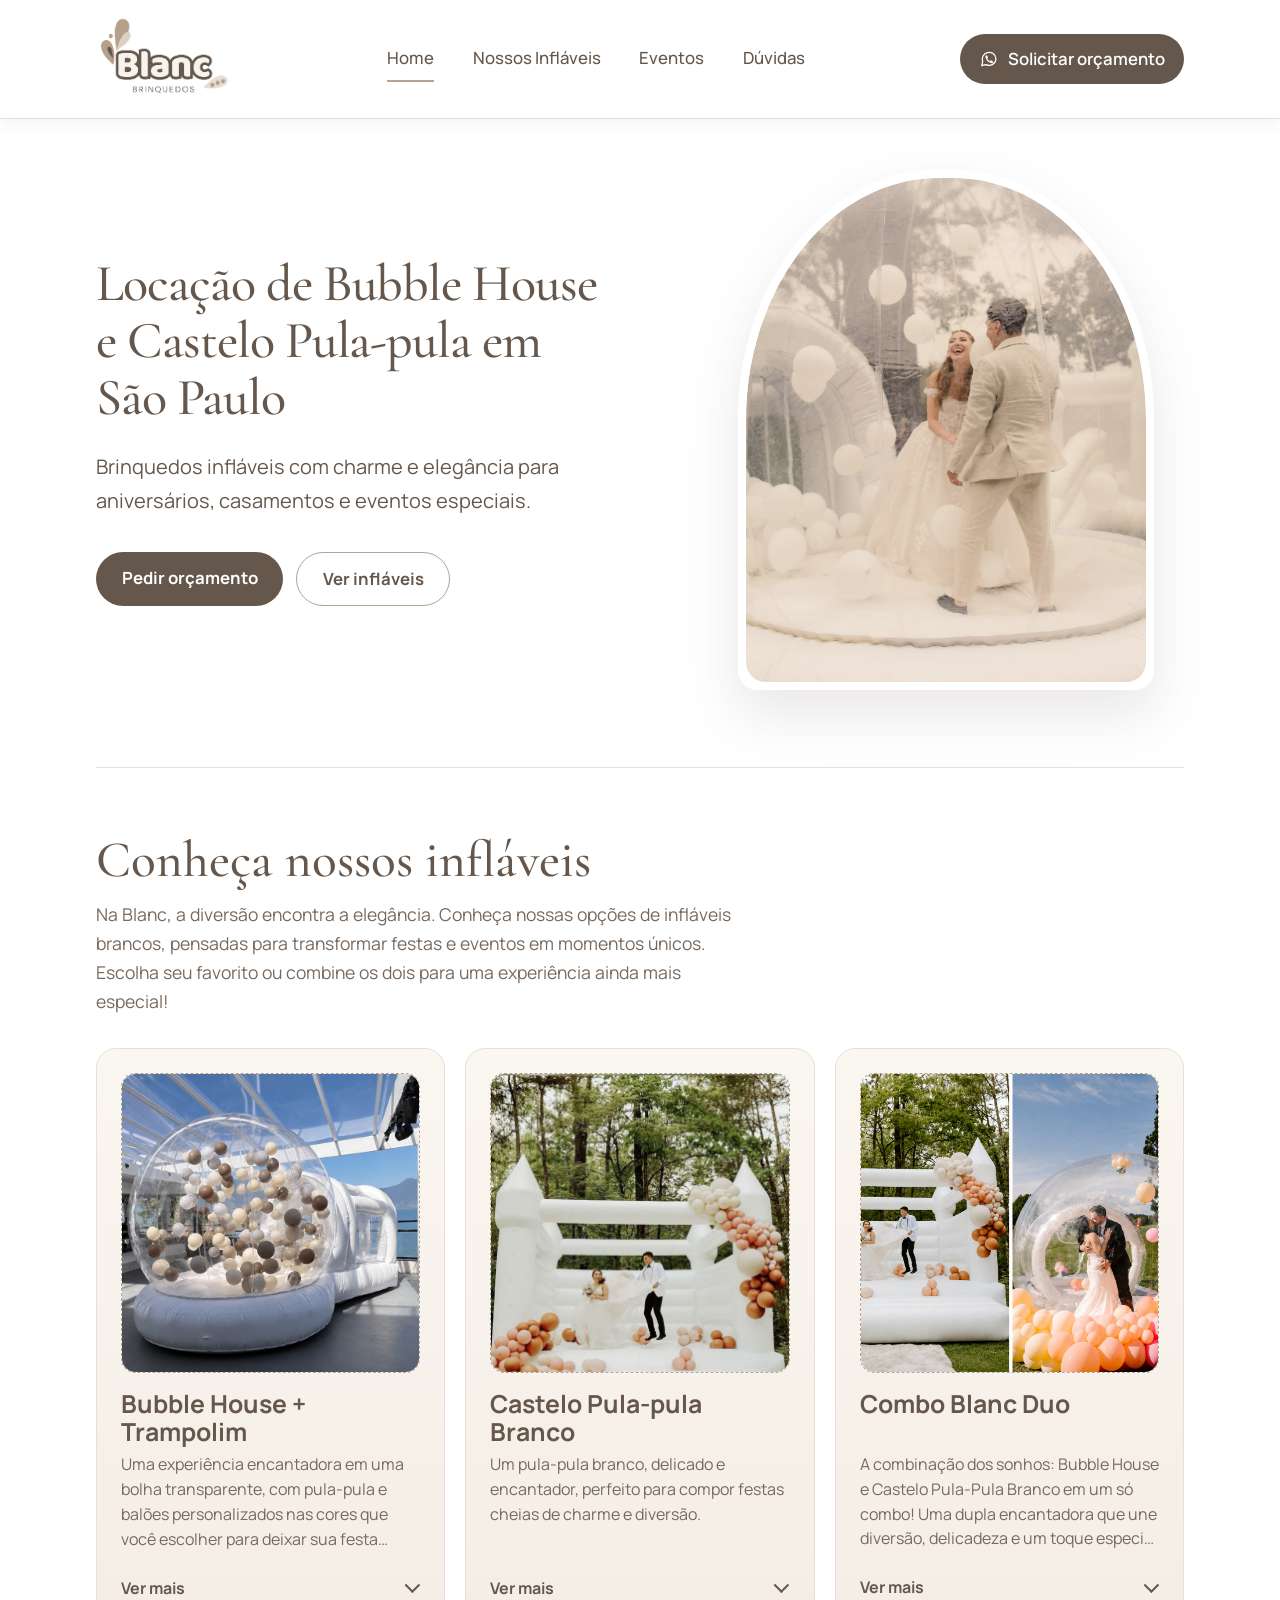
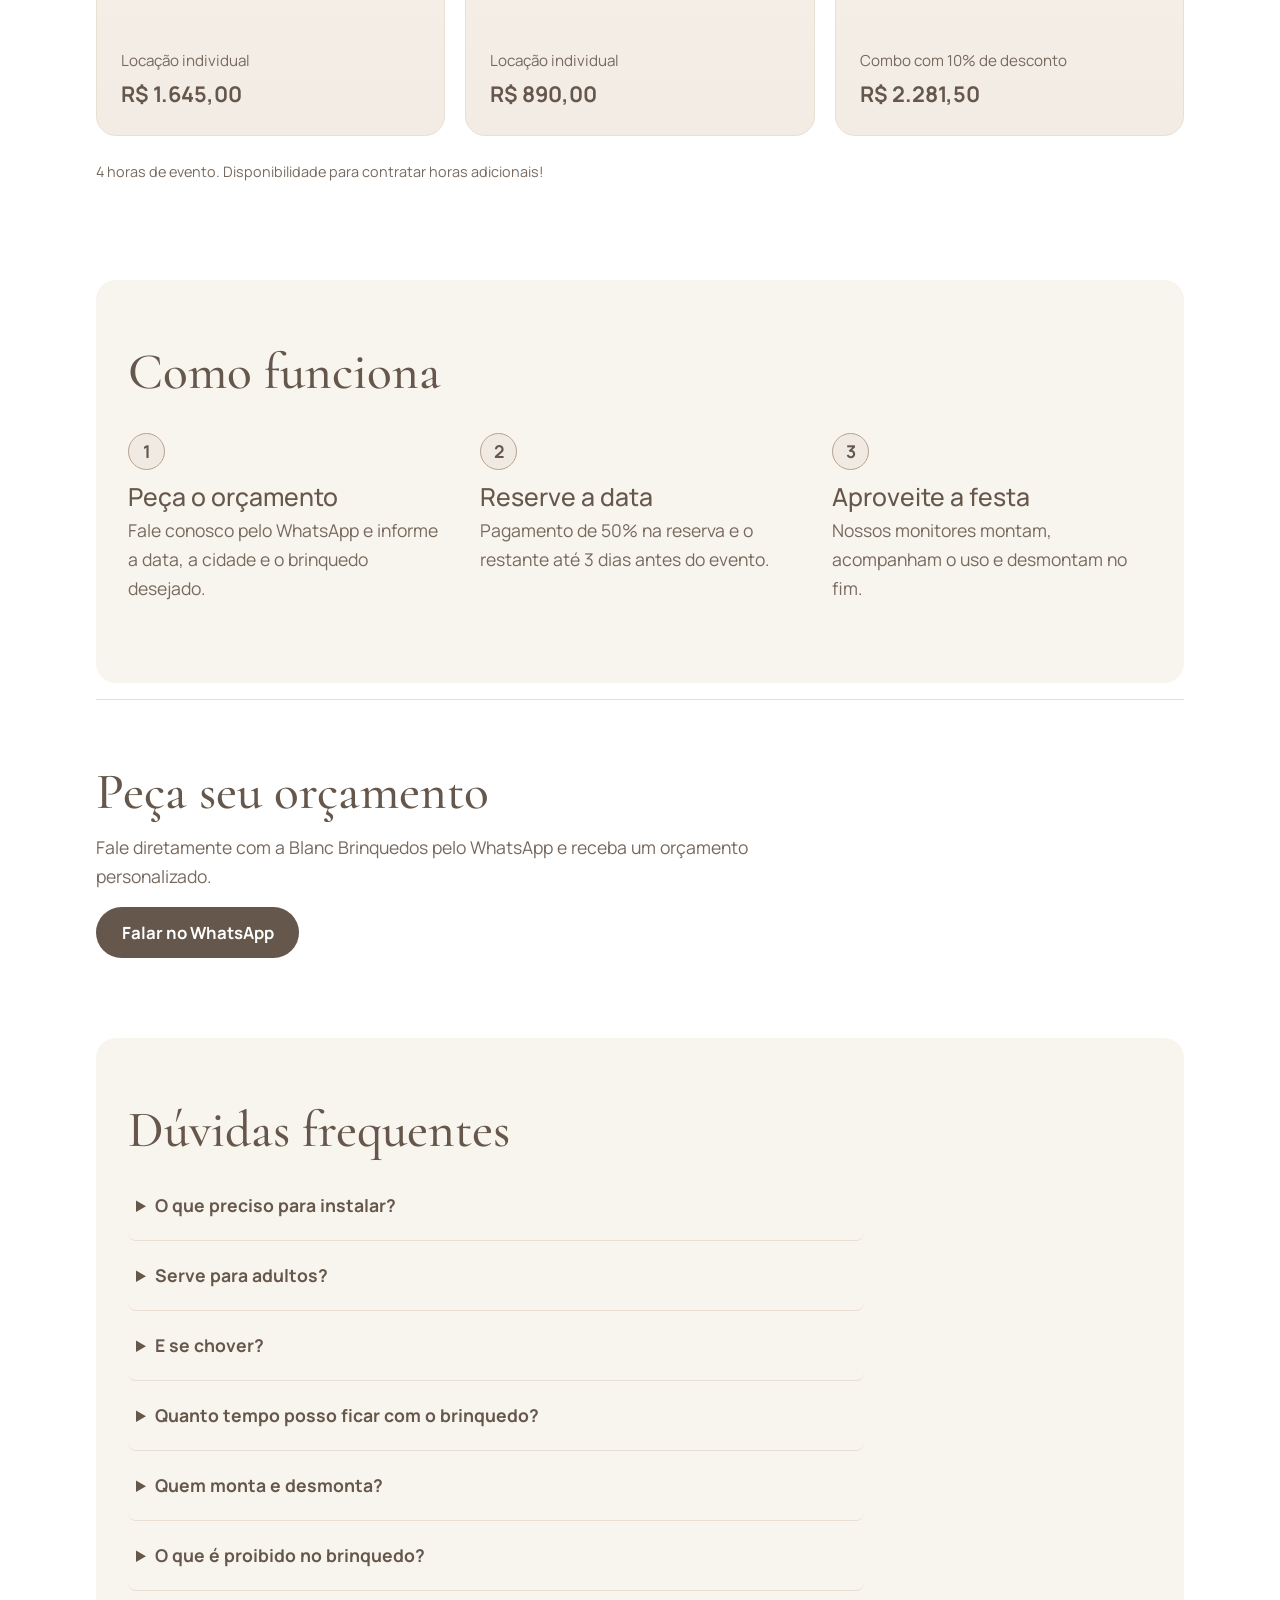
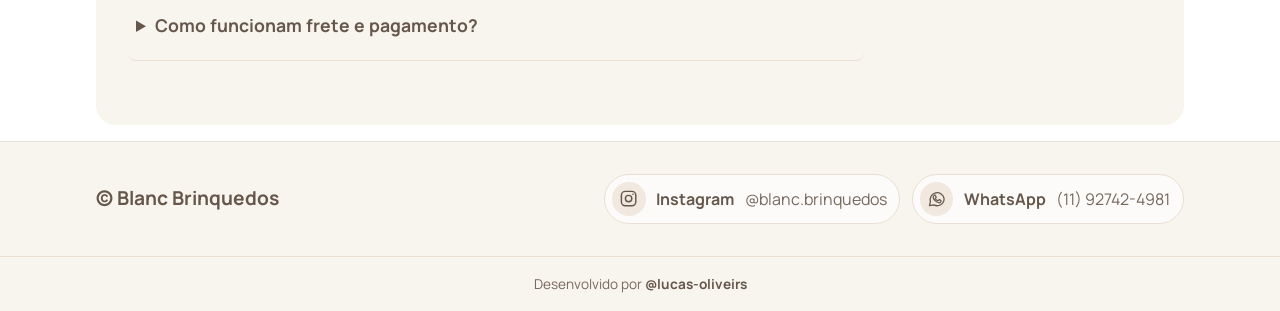
==== commit c2ea1637: "fix: corrige capitalização no título da seção de locação de brinquedos" ====
--- a/index.html
+++ b/index.html
@@ -47,7 +47,7 @@
     <div class="wrap">
       <div class="hero">
         <div>
-          <h1>Locação de Bubble House<br>e Castelo pula-pula em<br>São Paulo</h1>
+          <h1>Locação de Bubble House<br>e Castelo Pula-pula em<br>São Paulo</h1>
           <p>
             Brinquedos infláveis com charme e elegância para aniversários, casamentos e eventos especiais.
           </p>
